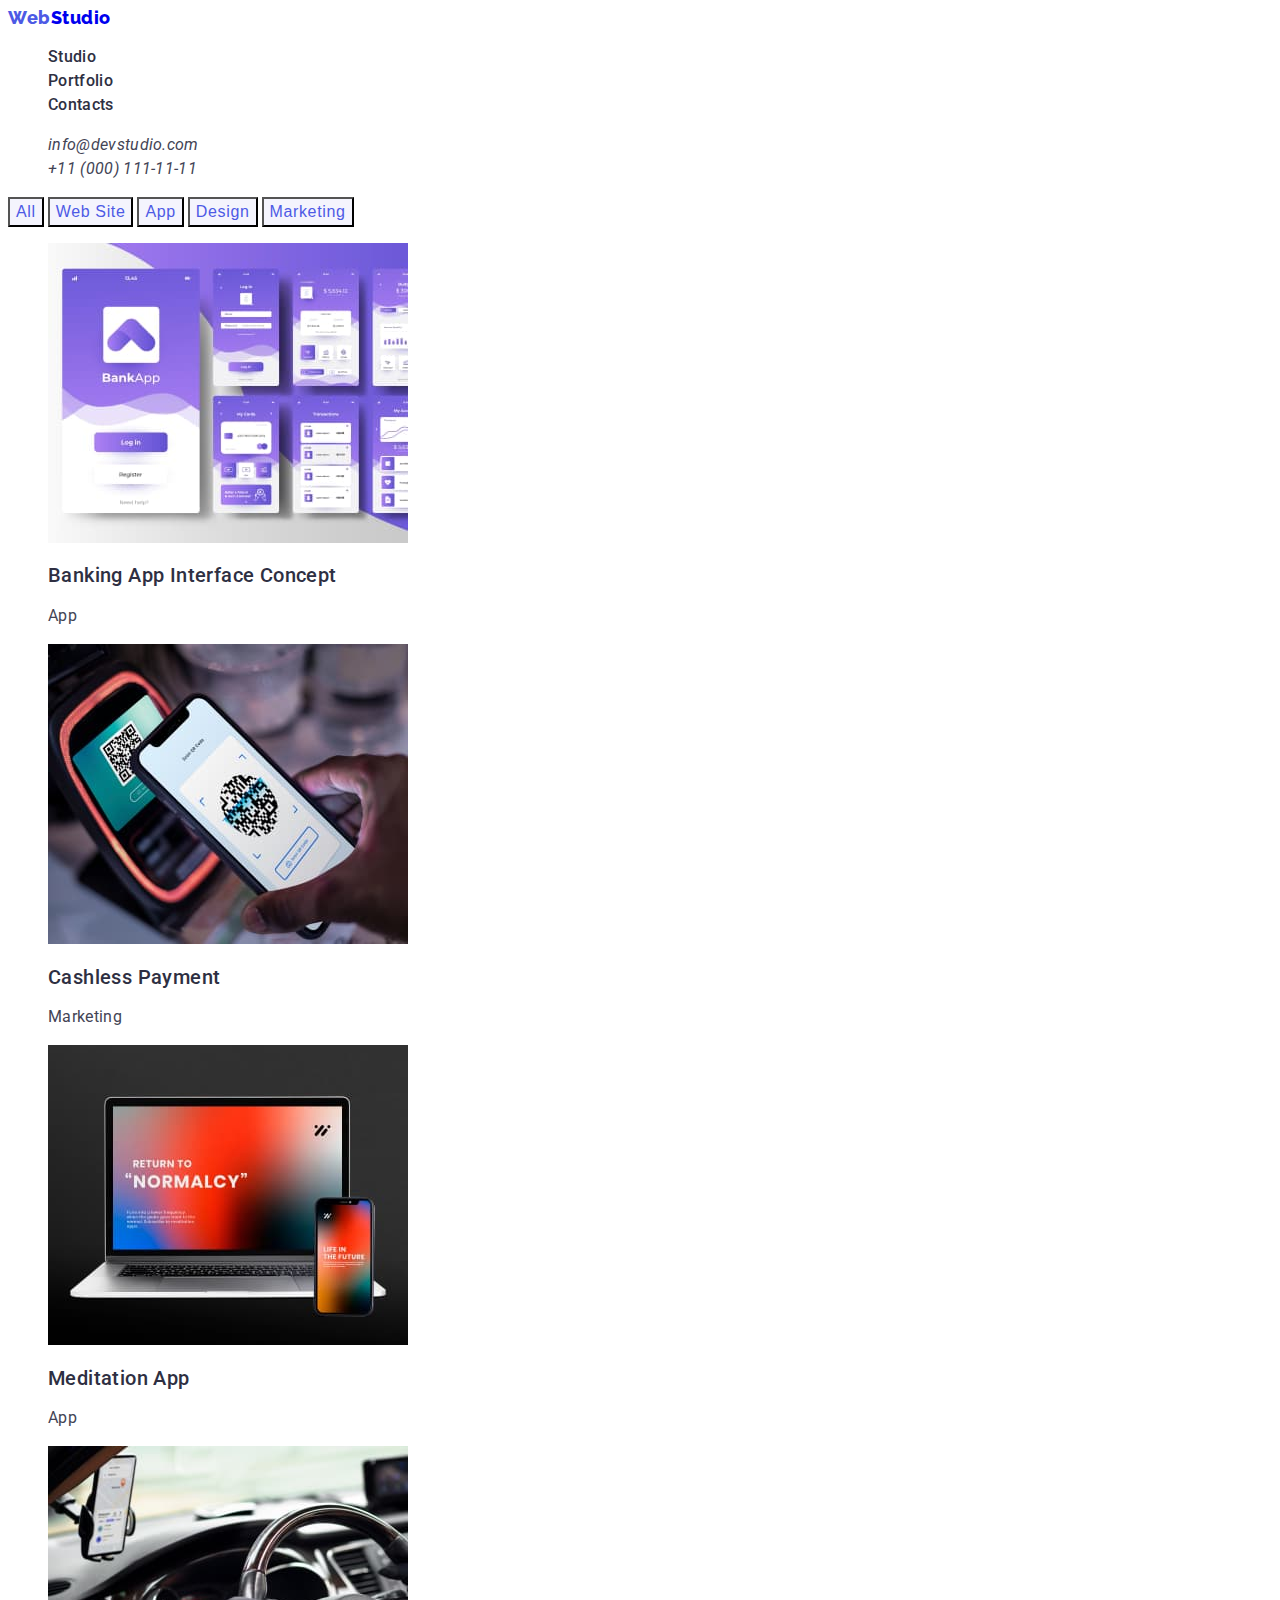
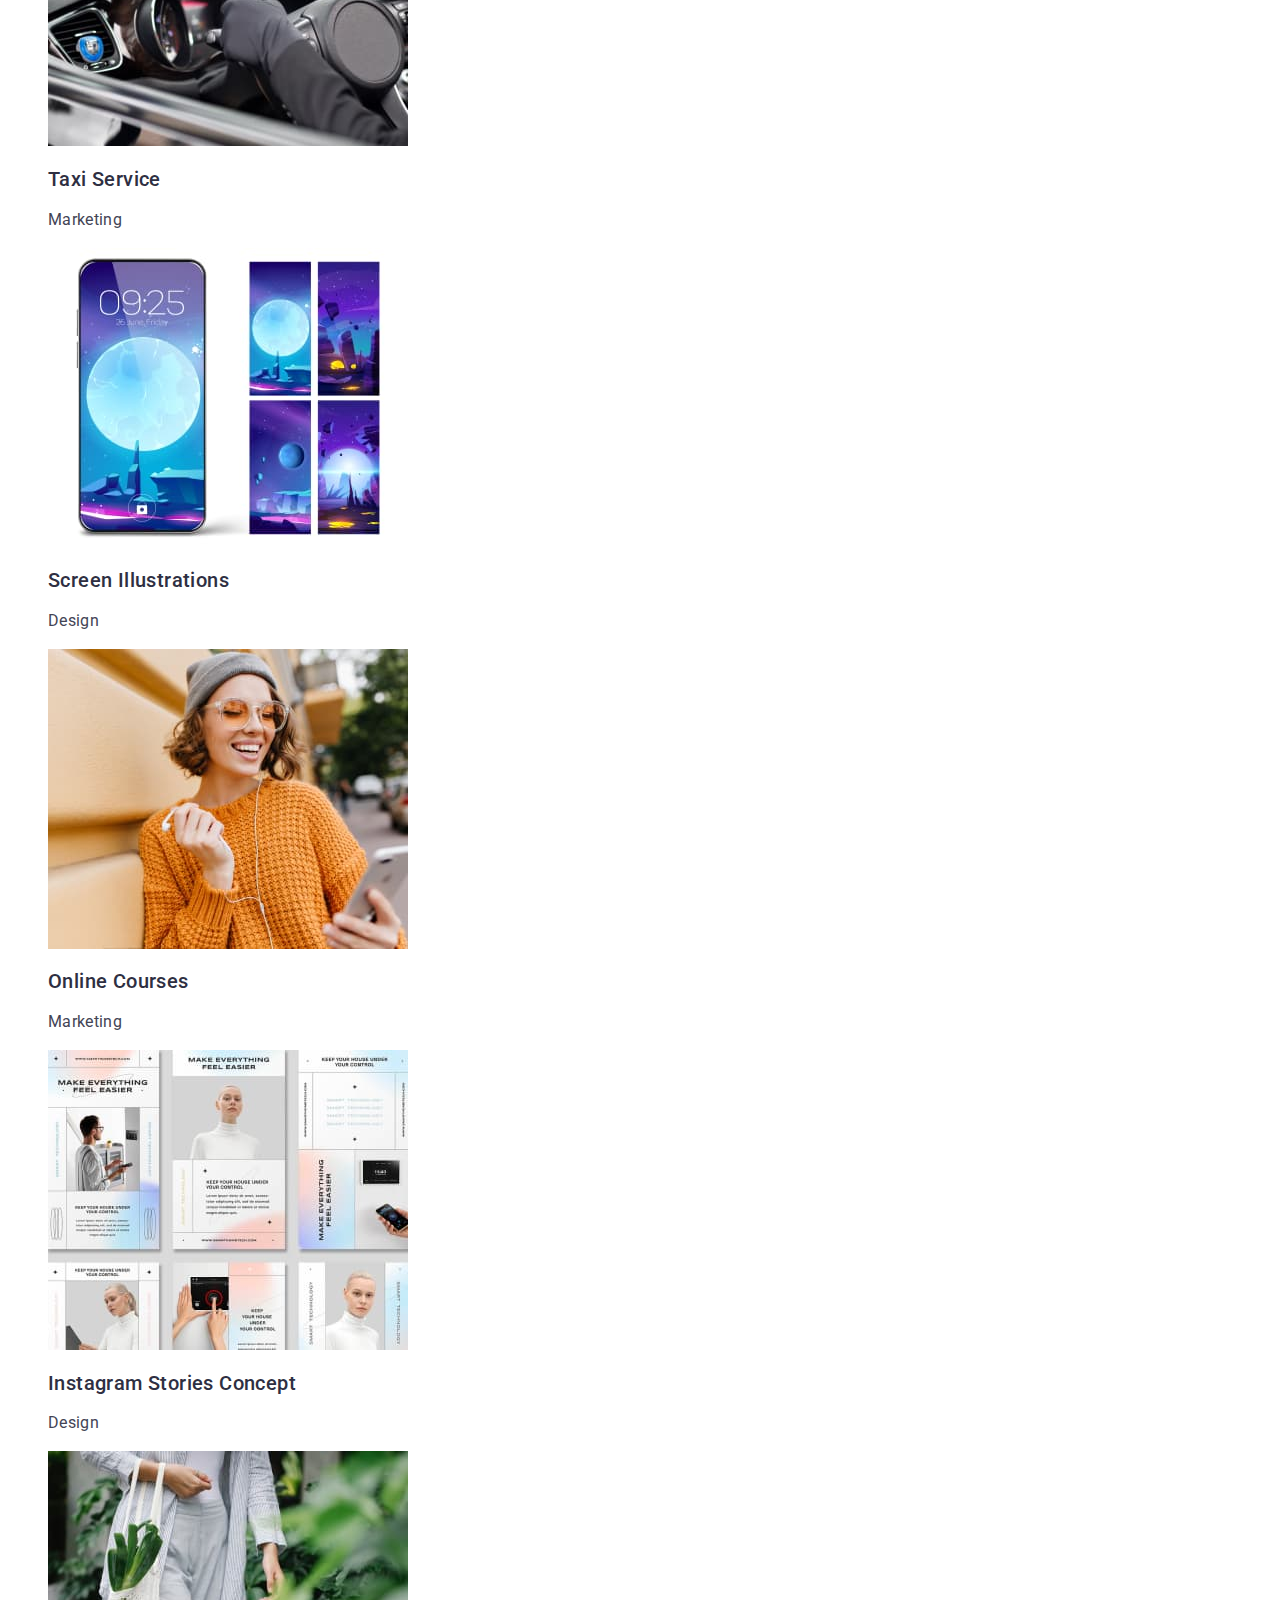
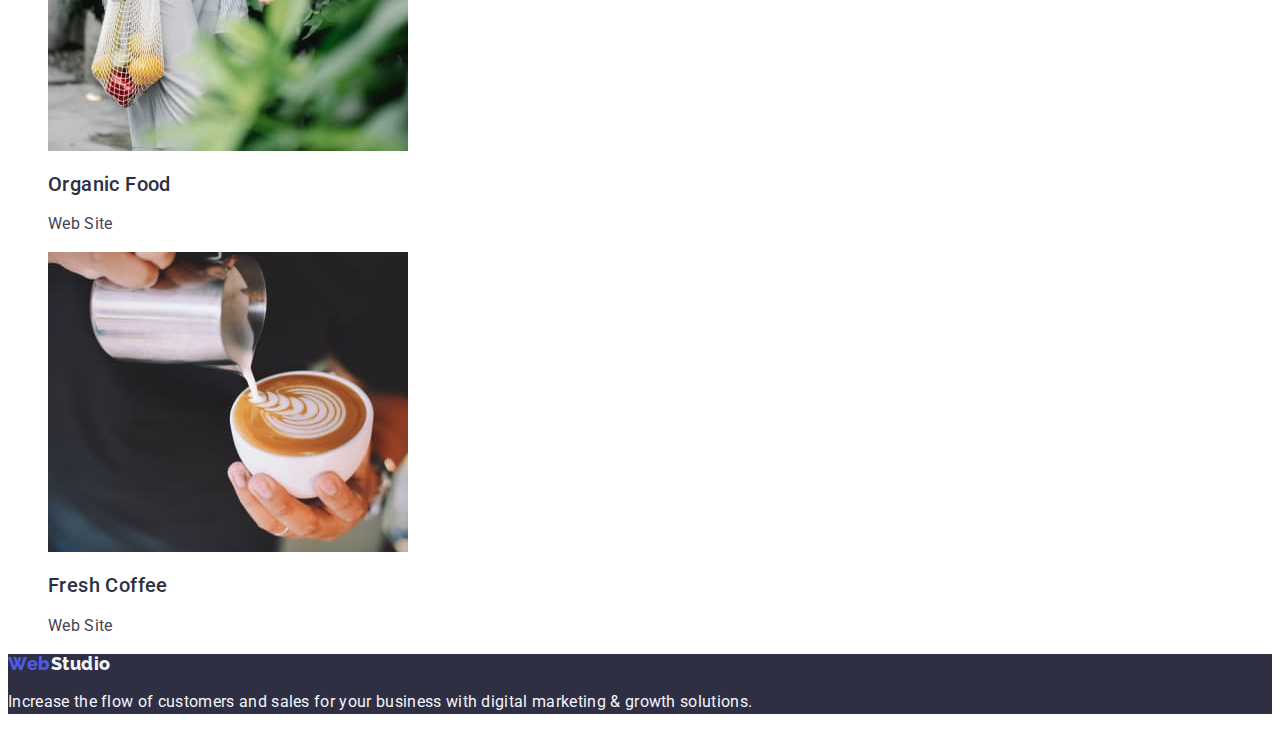
==== portfolio.html @ 7da361ac "Create portfolio.html and css" ====
<!DOCTYPE html>
<html lang="en">
  <head>
    <meta charset="UTF-8" />
    <meta http-equiv="X-UA-Compatible" content="IE=edge" />
    <meta name="viewport" content="width=device-width, initial-scale=1.0" />
    <link rel="preconnect" href="https://fonts.googleapis.com" />
    <link rel="preconnect" href="https://fonts.gstatic.com" crossorigin />
    <link
      href="https://fonts.googleapis.com/css2?family=Raleway:wght@800&family=Roboto:wght@400;500;700;900&display=swap"
      rel="stylesheet"
    />
    <link rel="stylesheet" href="./css/styles.css" />
    <title>Document</title>
  </head>
  <body>
    <header class="main-header">
      <nav class="header-navigation">
        <a class="logotype link" href="./index.html"
          ><span class="left-part-logo">Web</span>Studio
        </a>
        <ul class="menu list">
          <li class="menu-item">
            <a class="menu-link link" href=""> Studio</a>
          </li>
          <li class="menu-item">
            <a class="menu-link link" href="">Portfolio</a>
          </li>
          <li class="menu-item">
            <a class="menu-link link" href="">Contacts</a>
          </li>
        </ul>
      </nav>
      <address>
        <ul class="menu list">
          <li class="menu-item">
            <a class="contacts link" href="mailto:info@devstudio.com"
              >info@devstudio.com</a
            >
          </li>
          <li class="menu-item">
            <a class="contacts link" href="tel:+110001111111"
              >+11 (000) 111-11-11</a
            >
          </li>
        </ul>
      </address>
    </header>
    <main>
      <section>
        <h1 class="hidden-title">Navigation Portfolio</h1>
        <button class="nav-portfolio" type="button">All</button>
        <button class="nav-portfolio" type="button">Web Site</button>
        <button class="nav-portfolio" type="button">App</button>
        <button class="nav-portfolio" type="button">Design</button>
        <button class="nav-portfolio" type="button">Marketing</button>
      </section>
      <section>
        <h1 class="hidden-title">Project Photo</h1>
        <ul class="list">
          <li>
            <img
              src="./images/banking-interface.jpg"
              alt="interface-bank-app"
            />
            <h2 class="suptitle">Banking App Interface Concept</h2>
            <p class="text-item">App</p>
          </li>
          <li>
            <img src="./images/cashless-payment.jpg" alt="mobil-payments" />
            <h2 class="suptitle">Cashless Payment</h2>
            <p class="text-item">Marketing</p>
          </li>
          <li>
            <img src="./images/meditation-app.jpg" alt="phone-and-laptop" />
            <h2 class="suptitle">Meditation App</h2>
            <p class="text-item">App</p>
          </li>
        </ul>
        <ul class="list">
          <li>
            <img src="./images/taxi-service.jpg" alt="car-interior" />
            <h2 class="suptitle">Taxi Service</h2>
            <p class="text-item">Marketing</p>
          </li>
          <li>
            <img
              src="./images/screen-illustrations.jpg"
              alt="screenshot-phone"
            />
            <h2 class="suptitle">Screen Illustrations</h2>
            <p class="text-item">Design</p>
          </li>
          <li>
            <img src="./images/online-courses.jpg" alt="smiling-girl" />
            <h2 class="suptitle">Online Courses</h2>
            <p class="text-item">Marketing</p>
          </li>
        </ul>
        <ul class="list">
          <li>
            <img src="./images/instagram-stories-concept.jpg" alt="" />
            <h2 class="suptitle">Instagram Stories Concept</h2>
            <p class="text-item">Design</p>
          </li>
          <li>
            <img src="./images/organic-food.jpg" alt="" />
            <h2 class="suptitle">Organic Food</h2>
            <p class="text-item">Web Site</p>
          </li>
          <li>
            <img src="./images/fresh-coffee.jpg" alt="" />
            <h2 class="suptitle">Fresh Coffee</h2>
            <p class="text-item">Web Site</p>
          </li>
        </ul>
      </section>
    </main>
    <footer class="footer">
      <a class="logotype left-part-logo link" href="./index.html"
        >Web<span class="right-part-logo">Studio</span></a
      >
      <p class="text-item-footer">
        Increase the flow of customers and sales for your business with digital
        marketing & growth solutions.
      </p>
    </footer>
  </body>
</html>
---- css/styles.css ----
body {
  font-family: "Roboto", sans-serif;
  color: #2e2f42;
}

.list {
  list-style: none;
}

.link {
  text-decoration: none;
}

/* =====HEADER===== */

.logotype {
  font-family: "Raleway", sans-serif;
  font-weight: 800;
  font-size: 18px;
  line-height: 1.16;
  letter-spacing: 0.03em;
}

.left-part-logo {
  color: #4d5ae5;
}

.menu-link {
  font-weight: 500;
  font-size: 16px;
  line-height: 1.5;
  letter-spacing: 0.02em;
  color: #2e2f42;
}

.menu-link:hover,
.menu-link:focus {
  color: #404bbf;
}

.contacts {
  font-weight: 400;
  font-size: 16px;
  line-height: 1.5;
  letter-spacing: 0.02em;
  color: #434455;
}

.contacts:hover,
.contacts:focus {
  color: #404bbf;
}
/* =====/HEADER===== */

/* =====HERO===== */
.main-title {
  font-weight: 700;
  font-size: 56px;
  line-height: 1.07;
  letter-spacing: 0.02em;
  color: #ffffff;
}

.hero {
  background: #2e2f42;
}

.modal-button {
  font-weight: 500;
  font-size: 16px;
  line-height: 1.5;
  letter-spacing: 0.04em;
  background: #4d5ae5;
  color: #ffffff;
}

.modal-button:hover,
.modal-button:focus {
  background: #404bbf;
  cursor: pointer;
}
/* =====/HERO===== */
/* =====MAIN-CONTAINER===== */
.hidden-title {
  display: none;
}
.suptitle {
  font-weight: 500;
  font-size: 20px;
  line-height: 1.2;
  letter-spacing: 0.02em;
}

.text-item {
  font-weight: 400;
  font-size: 16px;
  line-height: 1.5;
  letter-spacing: 0.02em;
  color: #434455;
}

.last-title {
  font-weight: 700;
  font-size: 36px;
  line-height: 1.11;
  letter-spacing: 0.02em;
  text-transform: capitalize;
}
/* =====/MAIN-CONTAINER===== */
/* =====FOOTER===== */
.right-part-logo {
  color: #f4f4fd;
}

.text-item-footer {
  font-weight: 400;
  font-size: 16px;
  line-height: 1.5;
  letter-spacing: 0.02em;
  color: #f4f4fd;
}

.footer {
  background: #2e2f42;
}
/* =====/FOOTER===== */
/* =====PORTFOLIO===== */
.nav-portfolio {
  font-weight: 500;
  font-size: 16px;
  line-height: 1.5;
  letter-spacing: 0.04em;
  color: #4d5ae5;
  background: #f4f4fd;
}

.nav-portfolio:hover,
.nav-portfolio:focus {
  background: #404bbf;
  color: #ffffff;
  cursor: pointer;
}
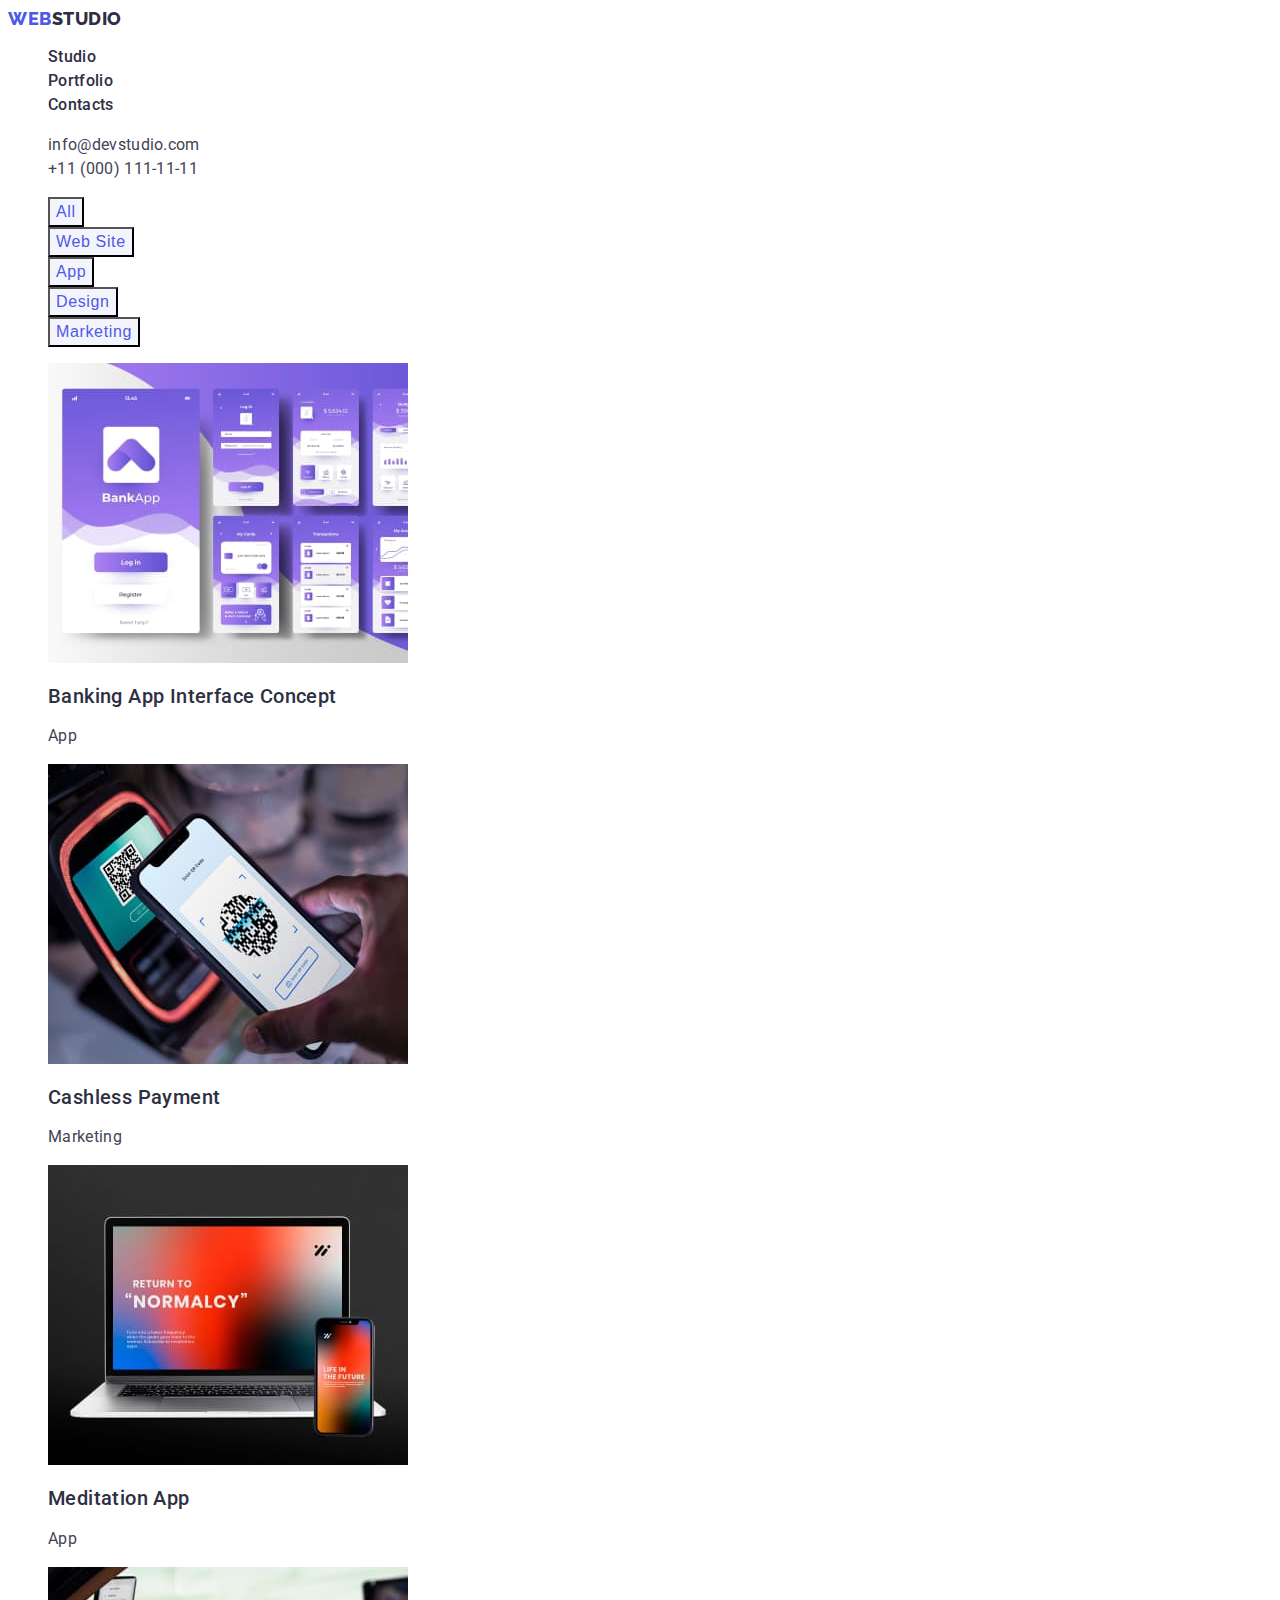
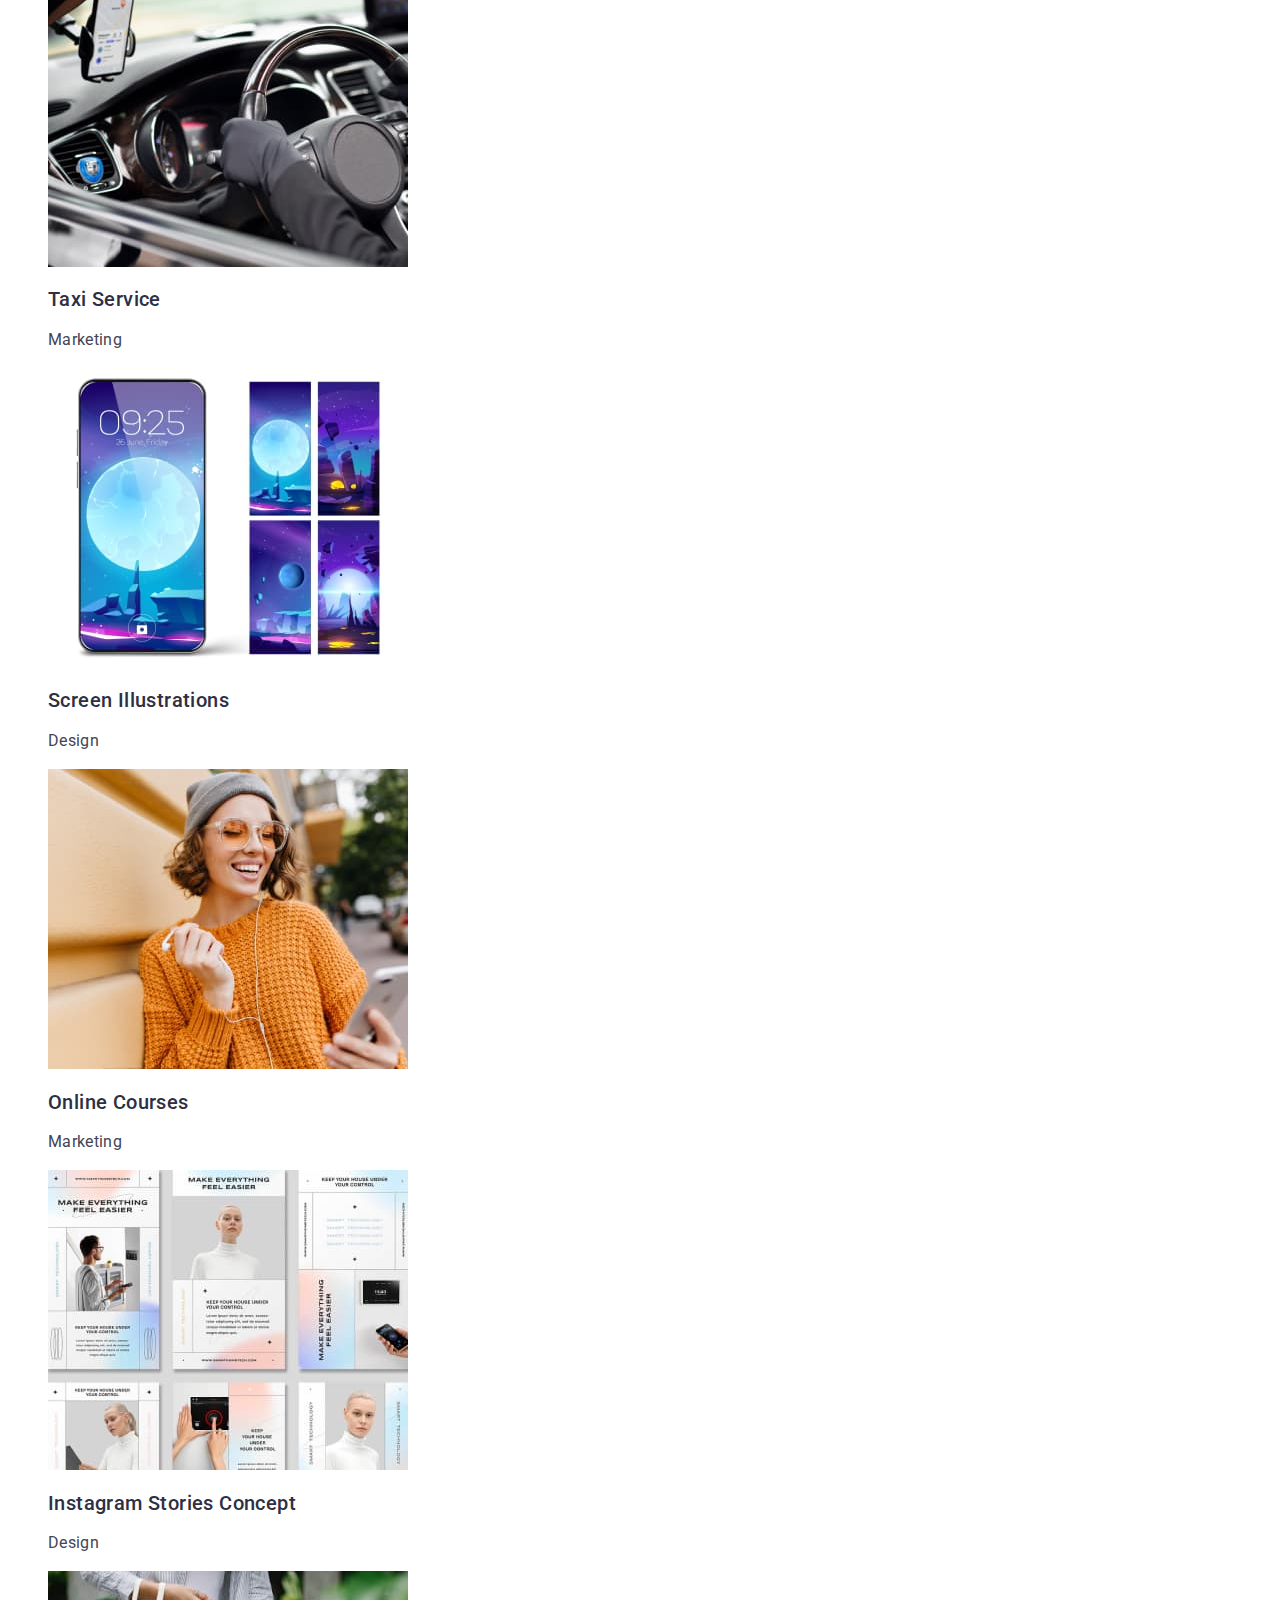
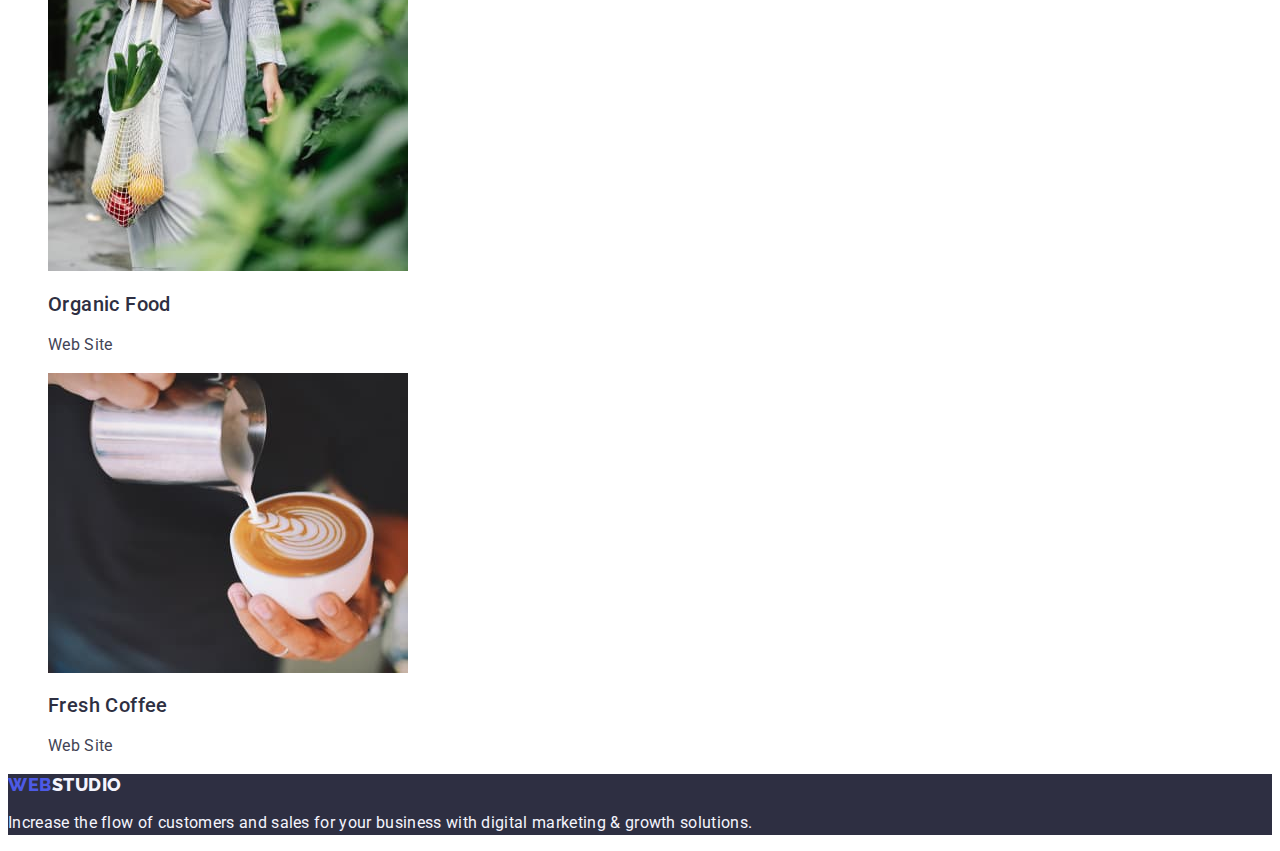
==== commit 647ebbd4: "Upgrade css and html" ====
--- a/portfolio.html
+++ b/portfolio.html
@@ -17,21 +17,21 @@
     <header class="main-header">
       <nav class="header-navigation">
         <a class="logotype link" href="./index.html"
-          ><span class="left-part-logo">Web</span>Studio
-        </a>
+          >Web<span class="right-part-logo">Studio</span></a
+        >
         <ul class="menu list">
           <li class="menu-item">
-            <a class="menu-link link" href=""> Studio</a>
+            <a class="menu-link link" href="./index.html"> Studio</a>
           </li>
           <li class="menu-item">
-            <a class="menu-link link" href="">Portfolio</a>
+            <a class="menu-link link" href="./portfolio.html">Portfolio</a>
           </li>
           <li class="menu-item">
             <a class="menu-link link" href="">Contacts</a>
           </li>
         </ul>
       </nav>
-      <address>
+      <address class="menu-contacts">
         <ul class="menu list">
           <li class="menu-item">
             <a class="contacts link" href="mailto:info@devstudio.com"
@@ -49,76 +49,105 @@
     <main>
       <section>
         <h1 class="hidden-title">Navigation Portfolio</h1>
-        <button class="nav-portfolio" type="button">All</button>
-        <button class="nav-portfolio" type="button">Web Site</button>
-        <button class="nav-portfolio" type="button">App</button>
-        <button class="nav-portfolio" type="button">Design</button>
-        <button class="nav-portfolio" type="button">Marketing</button>
-      </section>
-      <section>
+        <ul class="list">
+          <li>
+            <button class="btn-portfolio" type="button">All</button>
+          </li>
+          <li>
+            <button class="btn-portfolio" type="button">Web Site</button>
+          </li>
+          <li>
+            <button class="btn-portfolio" type="button">App</button>
+          </li>
+          <li>
+            <button class="btn-portfolio" type="button">Design</button>
+          </li>
+          <li>
+            <button class="btn-portfolio" type="button">Marketing</button>
+          </li>
+        </ul>
+
         <h1 class="hidden-title">Project Photo</h1>
         <ul class="list">
           <li>
-            <img
-              src="./images/banking-interface.jpg"
-              alt="interface-bank-app"
-            />
-            <h2 class="suptitle">Banking App Interface Concept</h2>
+            <a class="link" href="#">
+              <img
+                src="./images/banking-interface.jpg"
+                alt="interface-bank-app"
+            /></a>
+            <h2 class="suptitle-portfolio">Banking App Interface Concept</h2>
             <p class="text-item">App</p>
           </li>
           <li>
-            <img src="./images/cashless-payment.jpg" alt="mobil-payments" />
-            <h2 class="suptitle">Cashless Payment</h2>
+            <a class="link" href="#"
+              ><img src="./images/cashless-payment.jpg" alt="mobil-payments" />
+            </a>
+            <h2 class="suptitle-portfolio">Cashless Payment</h2>
             <p class="text-item">Marketing</p>
           </li>
           <li>
-            <img src="./images/meditation-app.jpg" alt="phone-and-laptop" />
-            <h2 class="suptitle">Meditation App</h2>
+            <a class="link" href=""
+              ><img src="./images/meditation-app.jpg" alt="phone-and-laptop" />
+            </a>
+            <h2 class="suptitle-portfolio">Meditation App</h2>
             <p class="text-item">App</p>
           </li>
-        </ul>
-        <ul class="list">
           <li>
-            <img src="./images/taxi-service.jpg" alt="car-interior" />
-            <h2 class="suptitle">Taxi Service</h2>
+            <a class="link" href=""
+              ><img src="./images/taxi-service.jpg" alt="car-interior" />
+            </a>
+            <h2 class="suptitle-portfolio">Taxi Service</h2>
             <p class="text-item">Marketing</p>
           </li>
           <li>
-            <img
-              src="./images/screen-illustrations.jpg"
-              alt="screenshot-phone"
-            />
-            <h2 class="suptitle">Screen Illustrations</h2>
+            <a class="link" href=""
+              ><img
+                src="./images/screen-illustrations.jpg"
+                alt="screenshot-phone"
+              />
+            </a>
+            <h2 class="suptitle-portfolio">Screen Illustrations</h2>
             <p class="text-item">Design</p>
           </li>
           <li>
-            <img src="./images/online-courses.jpg" alt="smiling-girl" />
-            <h2 class="suptitle">Online Courses</h2>
+            <a class="link" href=""
+              ><img src="./images/online-courses.jpg" alt="smiling-girl" />
+            </a>
+            <h2 class="suptitle-portfolio">Online Courses</h2>
             <p class="text-item">Marketing</p>
           </li>
-        </ul>
-        <ul class="list">
           <li>
-            <img src="./images/instagram-stories-concept.jpg" alt="" />
-            <h2 class="suptitle">Instagram Stories Concept</h2>
+            <a class="link" href=""
+              ><img
+                src="./images/instagram-stories-concept.jpg"
+                alt="template-stories"
+              />
+            </a>
+            <h2 class="suptitle-portfolio">Instagram Stories Concept</h2>
             <p class="text-item">Design</p>
           </li>
           <li>
-            <img src="./images/organic-food.jpg" alt="" />
-            <h2 class="suptitle">Organic Food</h2>
+            <a class="link" href=""
+              ><img
+                src="./images/organic-food.jpg"
+                alt="women-with-organic-food"
+            /></a>
+            <h2 class="suptitle-portfolio">Organic Food</h2>
             <p class="text-item">Web Site</p>
           </li>
           <li>
-            <img src="./images/fresh-coffee.jpg" alt="" />
-            <h2 class="suptitle">Fresh Coffee</h2>
+            <a class="link" href="">
+              <img src="./images/fresh-coffee.jpg" alt="coffee"
+            /></a>
+            <h2 class="suptitle-portfolio">Fresh Coffee</h2>
             <p class="text-item">Web Site</p>
           </li>
         </ul>
       </section>
     </main>
     <footer class="footer">
-      <a class="logotype left-part-logo link" href="./index.html"
-        >Web<span class="right-part-logo">Studio</span></a
+      <a class="logotype link" href="./index.html"
+        >Web<span class="right-part-logo-footer">Studio</span></a
       >
       <p class="text-item-footer">
         Increase the flow of customers and sales for your business with digital
--- a/css/styles.css
+++ b/css/styles.css
@@ -1,6 +1,18 @@
+:root {
+  --background-color: #ffffff;
+  --logo-color: #4d5ae5;
+  --main-title-color: #2e2f42;
+  --main-paragraf-color: #434455;
+  --right-part-logo-header: #2e2f42;
+  --right-part-logo-footer: #f4f4fd;
+  --portfolio-btn-text: #4d5ae5;
+  --portfolio-btn-background: #f4f4fd;
+}
+
 body {
   font-family: "Roboto", sans-serif;
-  color: #2e2f42;
+  color: #434455;
+  background-color: var(--background-color);
 }
 
 .list {
@@ -17,12 +29,14 @@
   font-family: "Raleway", sans-serif;
   font-weight: 800;
   font-size: 18px;
-  line-height: 1.16;
+  line-height: 1.17;
   letter-spacing: 0.03em;
+  text-transform: uppercase;
+  color: var(--logo-color);
 }
 
-.left-part-logo {
-  color: #4d5ae5;
+.right-part-logo {
+  color: var(--right-part-logo-header);
 }
 
 .menu-link {
@@ -36,6 +50,10 @@
 .menu-link:hover,
 .menu-link:focus {
   color: #404bbf;
+}
+
+.menu-contacts {
+  font-style: normal;
 }
 
 .contacts {
@@ -57,6 +75,7 @@
   font-weight: 700;
   font-size: 56px;
   line-height: 1.07;
+  text-align: center;
   letter-spacing: 0.02em;
   color: #ffffff;
 }
@@ -66,6 +85,7 @@
 }
 
 .modal-button {
+  font-family: "Roboto", sans-serif;
   font-weight: 500;
   font-size: 16px;
   line-height: 1.5;
@@ -96,20 +116,30 @@
   font-size: 16px;
   line-height: 1.5;
   letter-spacing: 0.02em;
-  color: #434455;
+  color: var(--main-paragraf-color);
 }
 
 .last-title {
   font-weight: 700;
   font-size: 36px;
-  line-height: 1.11;
+  line-height: 40px;
+  text-align: center;
   letter-spacing: 0.02em;
   text-transform: capitalize;
+  color: #2e2f42;
+}
+
+.members-company {
+  background-color: #f4f4fd;
+}
+
+.list-company-members {
+  background-color: #ffffff;
 }
 /* =====/MAIN-CONTAINER===== */
 /* =====FOOTER===== */
-.right-part-logo {
-  color: #f4f4fd;
+.right-part-logo-footer {
+  color: var(--right-part-logo-footer);
 }
 
 .text-item-footer {
@@ -125,18 +155,30 @@
 }
 /* =====/FOOTER===== */
 /* =====PORTFOLIO===== */
-.nav-portfolio {
+.btn-portfolio {
+  font-style: normal;
   font-weight: 500;
   font-size: 16px;
   line-height: 1.5;
+  display: flex;
+  align-items: center;
+  text-align: center;
   letter-spacing: 0.04em;
-  color: #4d5ae5;
-  background: #f4f4fd;
+  color: var(--portfolio-btn-text);
+  background-color: var(--portfolio-btn-background);
 }
 
-.nav-portfolio:hover,
-.nav-portfolio:focus {
-  background: #404bbf;
+.btn-portfolio:hover,
+.btn-portfolio:focus {
   color: #ffffff;
+  background-color: #404bbf;
   cursor: pointer;
 }
+
+.suptitle-portfolio {
+  font-weight: 500;
+  font-size: 20px;
+  line-height: 24px;
+  letter-spacing: 0.02em;
+  color: var(--main-title-color);
+}
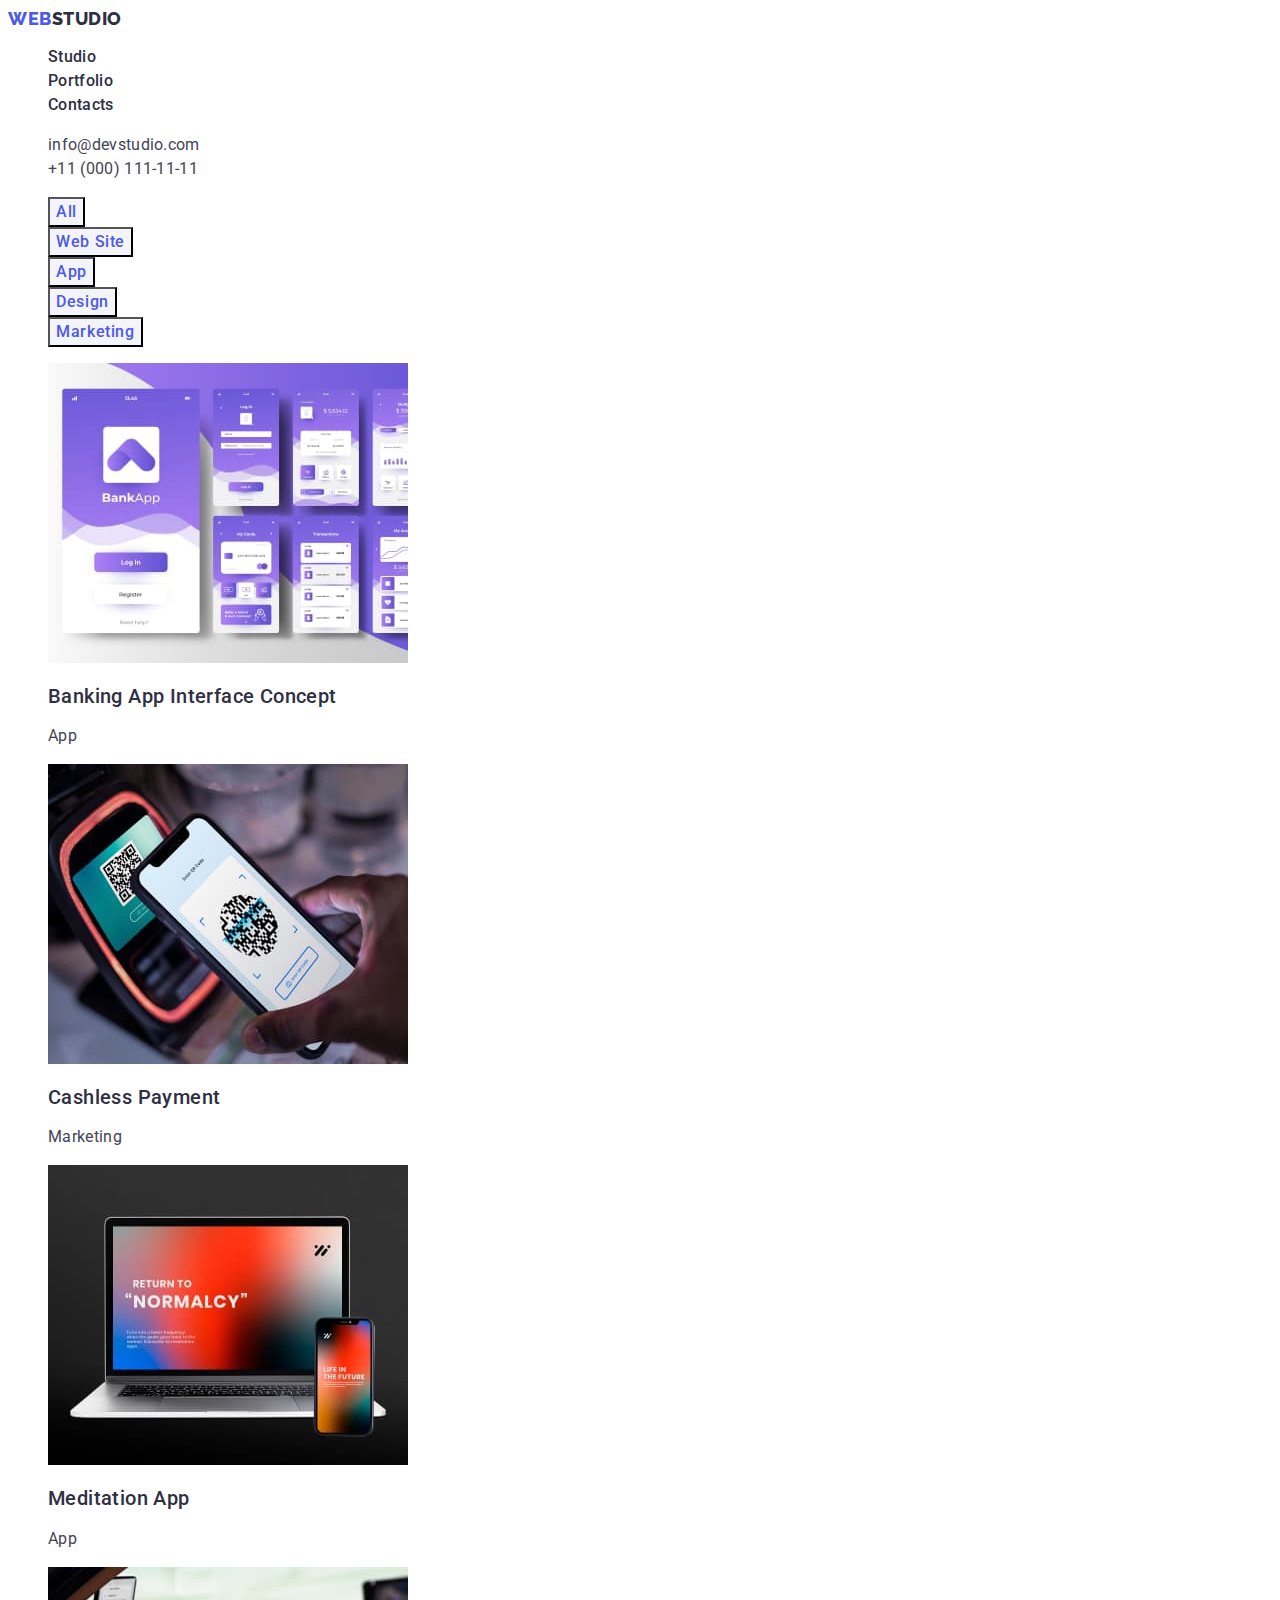
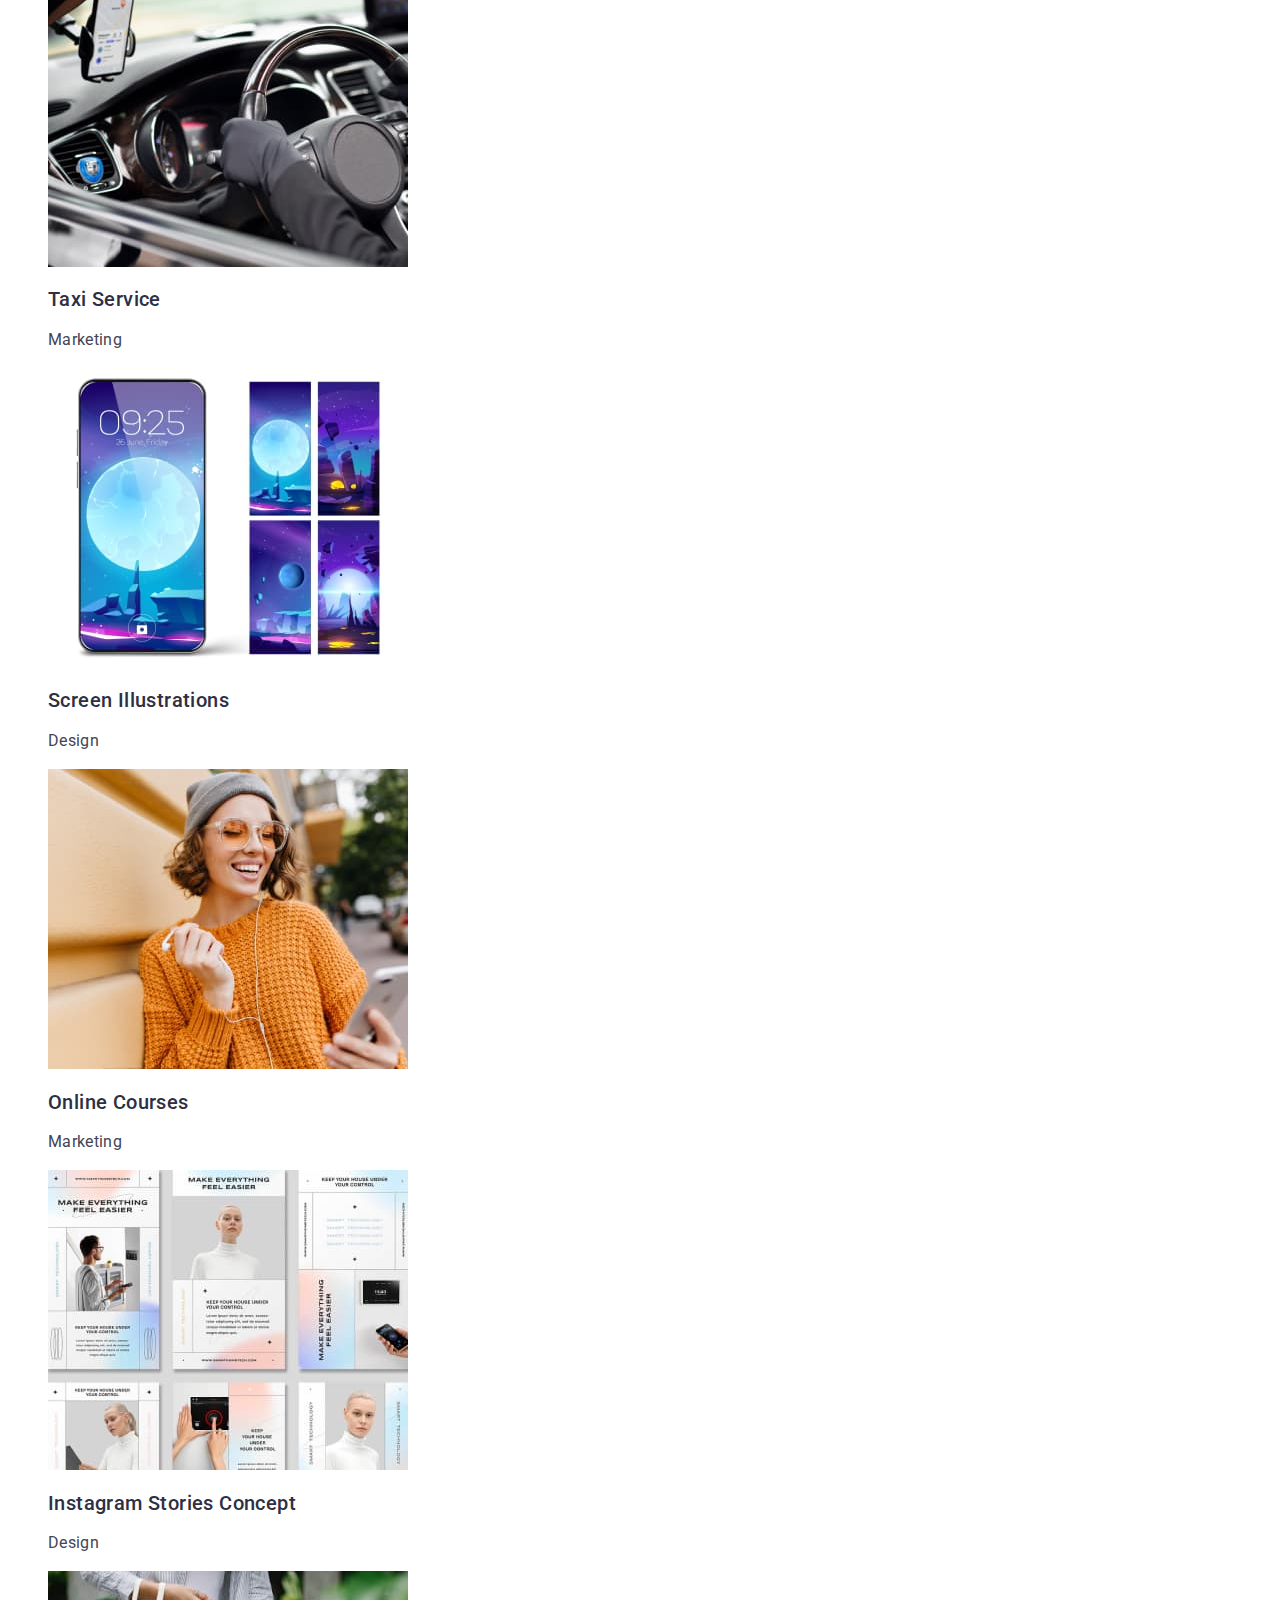
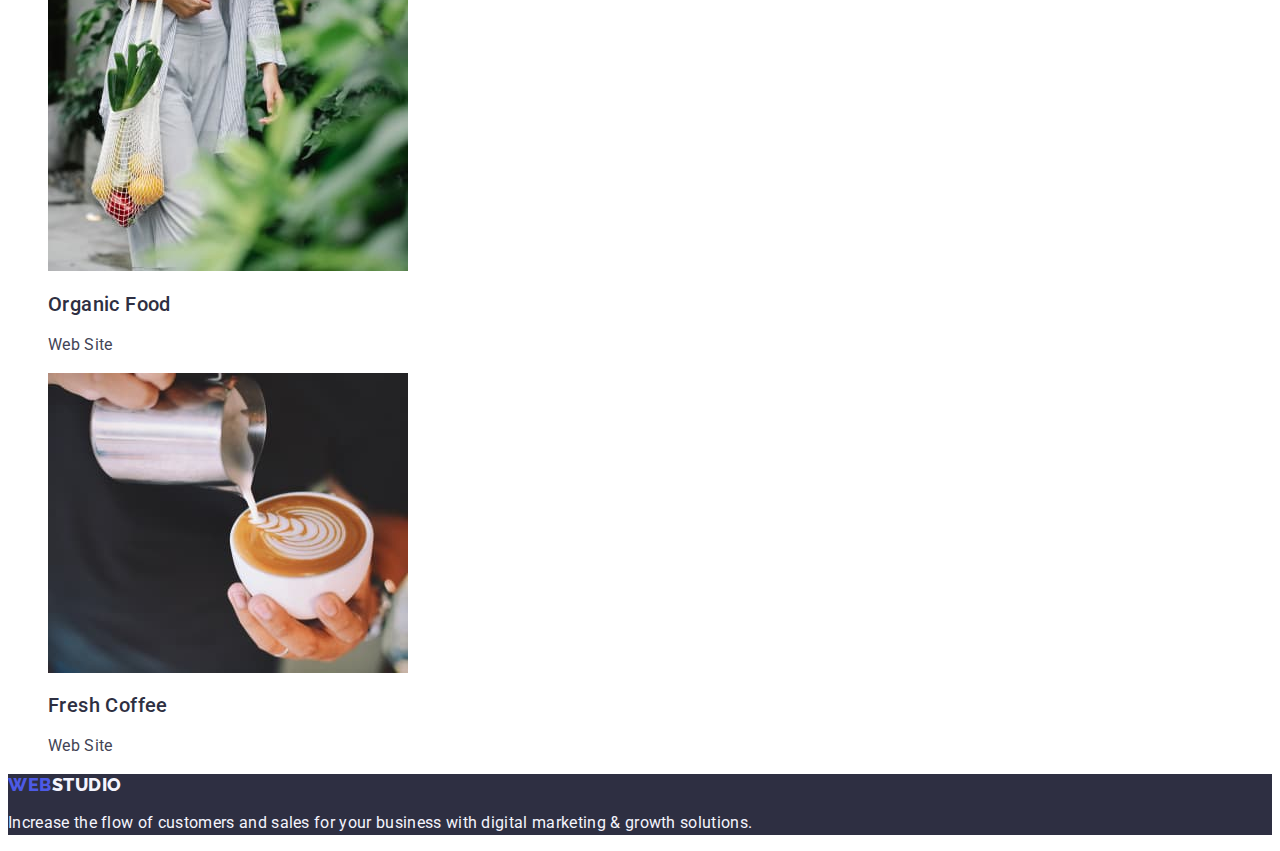
==== commit a4074ff8: "Upgrade css and html" ====
--- a/portfolio.html
+++ b/portfolio.html
@@ -67,7 +67,6 @@
           </li>
         </ul>
 
-        <h1 class="hidden-title">Project Photo</h1>
         <ul class="list">
           <li>
             <a class="link" href="#">
--- a/css/styles.css
+++ b/css/styles.css
@@ -102,7 +102,9 @@
 /* =====/HERO===== */
 /* =====MAIN-CONTAINER===== */
 .hidden-title {
+  line-height: 1.2;
   display: none;
+  color: var(--main-title-color);
 }
 .suptitle {
   font-weight: 500;
@@ -122,11 +124,11 @@
 .last-title {
   font-weight: 700;
   font-size: 36px;
-  line-height: 40px;
+  line-height: 1.11;
   text-align: center;
   letter-spacing: 0.02em;
   text-transform: capitalize;
-  color: #2e2f42;
+  color: var(--main-title-color);
 }
 
 .members-company {
@@ -156,6 +158,7 @@
 /* =====/FOOTER===== */
 /* =====PORTFOLIO===== */
 .btn-portfolio {
+  font-family: "Roboto", sans-serif;
   font-style: normal;
   font-weight: 500;
   font-size: 16px;
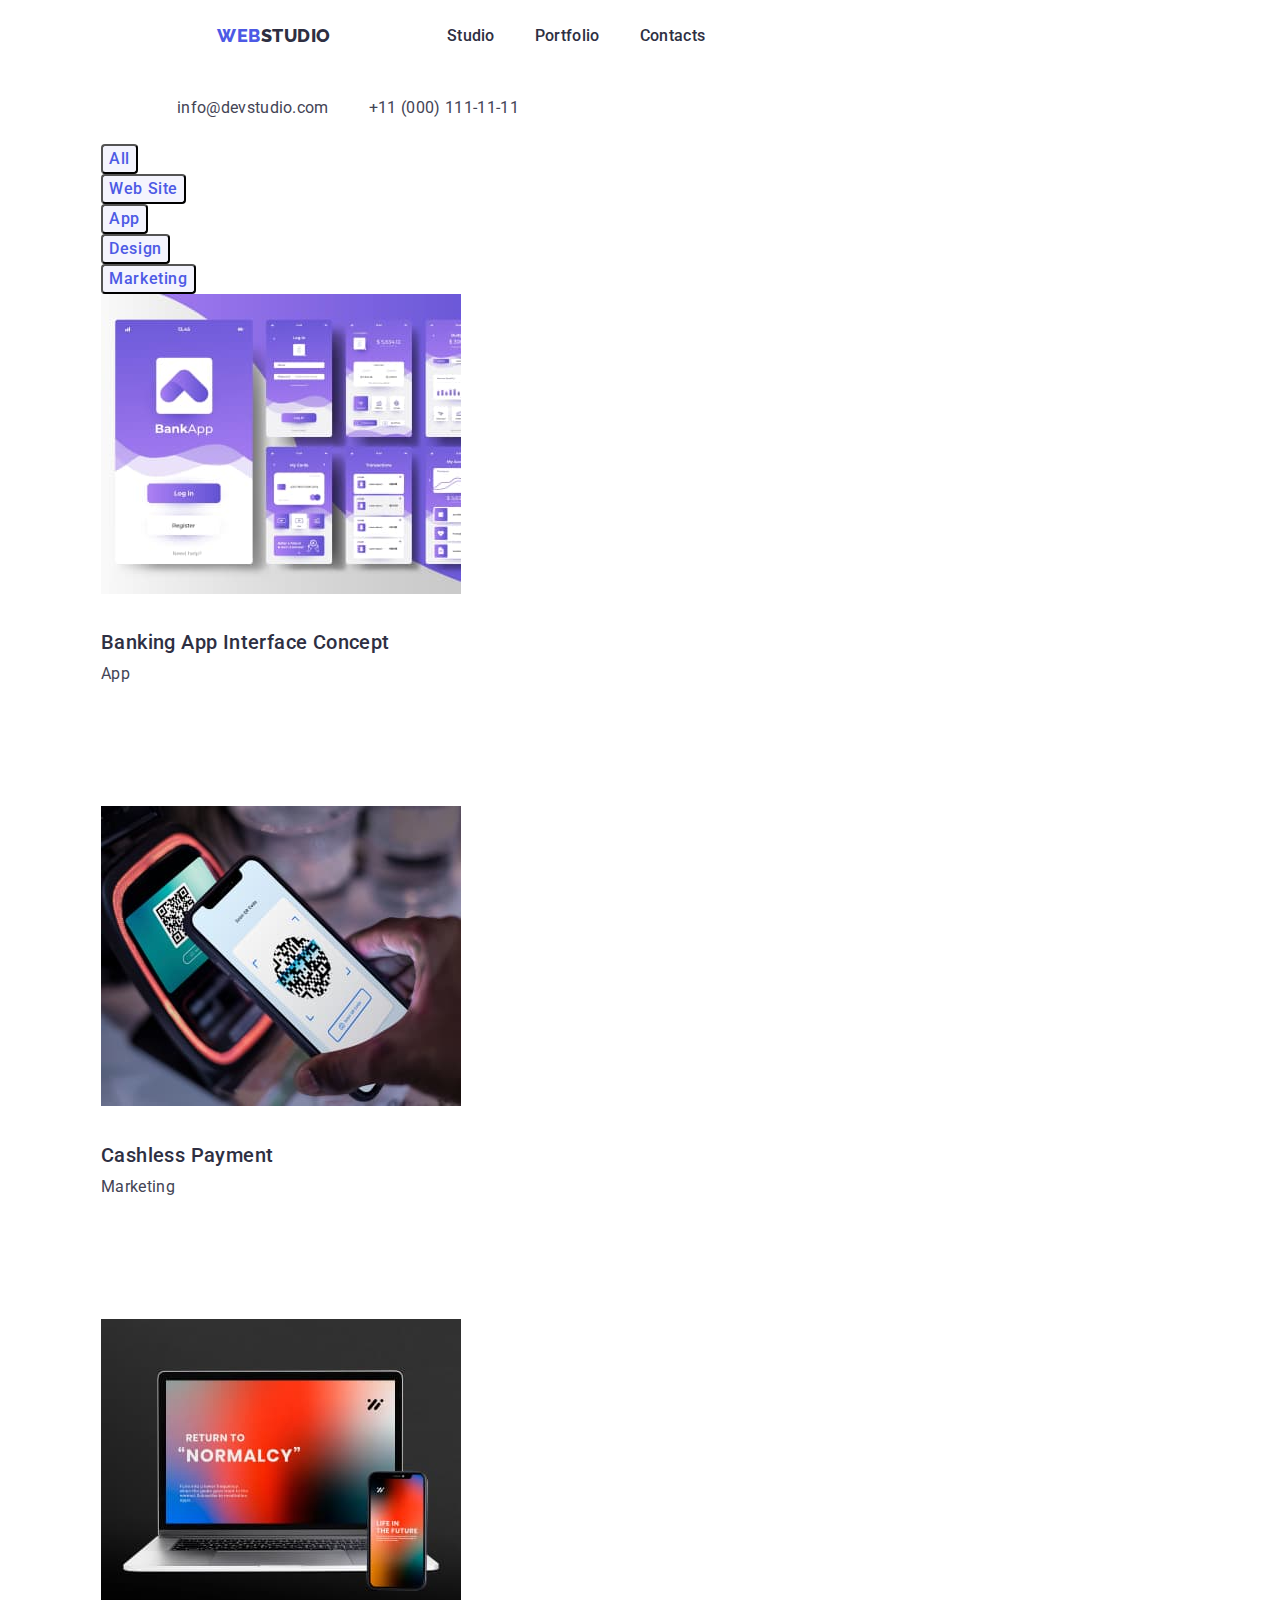
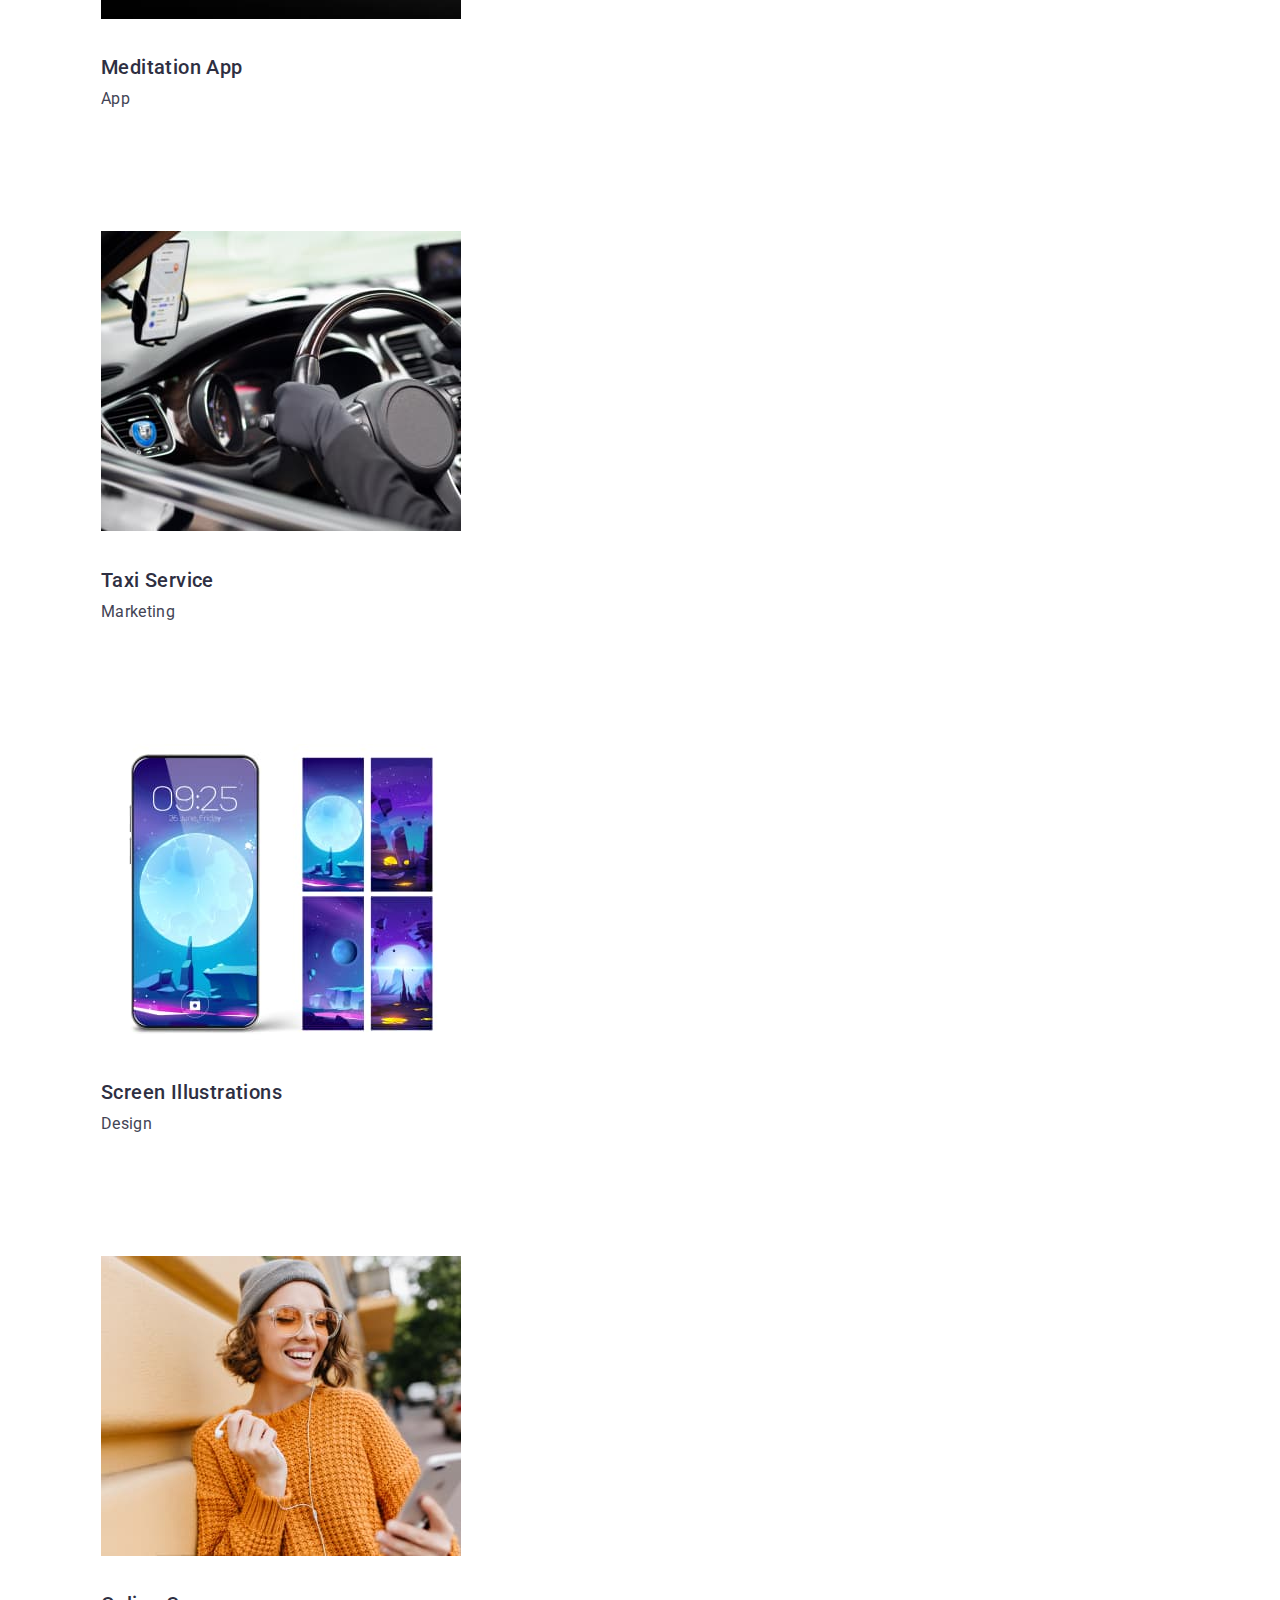
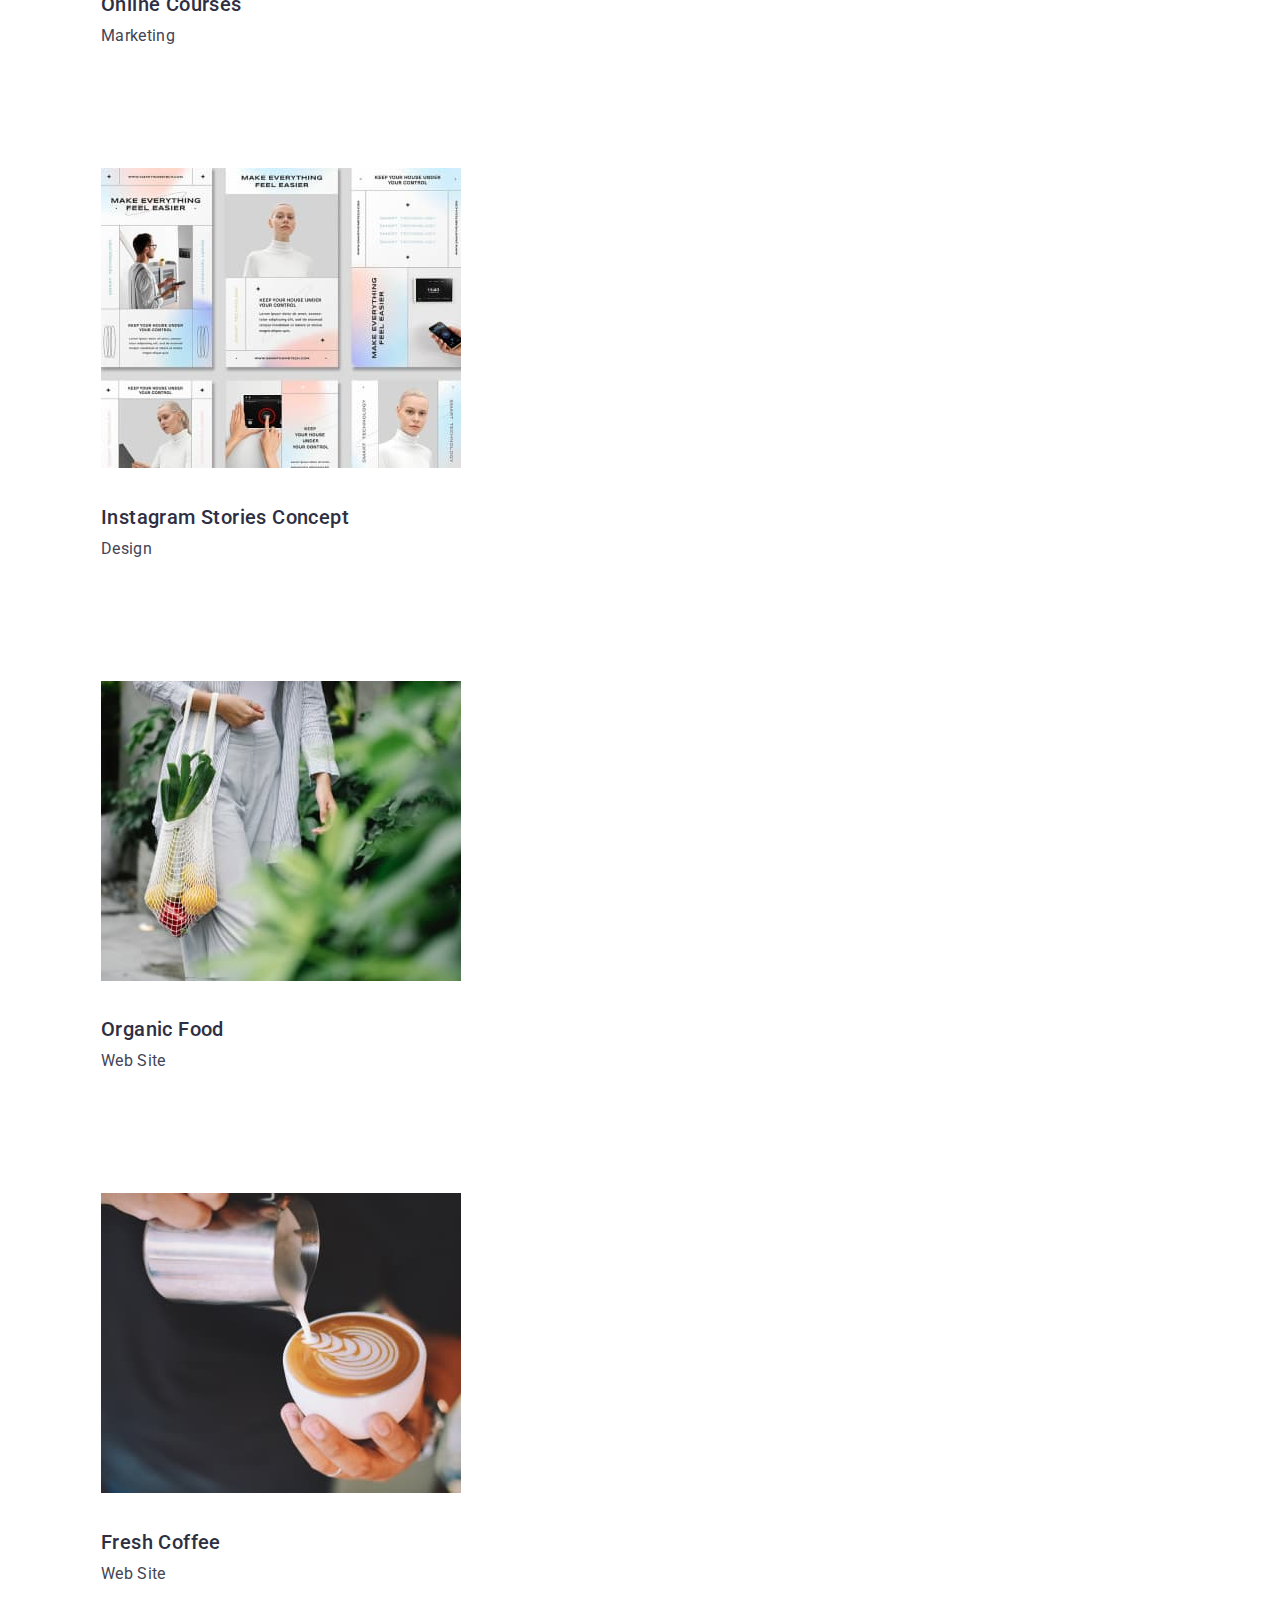
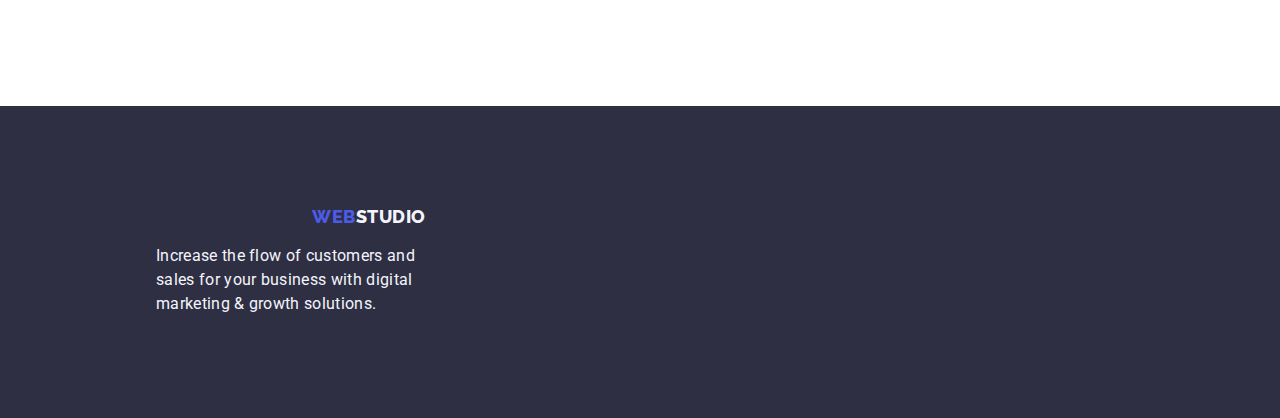
==== commit cd521590: "flex-box" ====
--- a/portfolio.html
+++ b/portfolio.html
@@ -10,148 +10,160 @@
       href="https://fonts.googleapis.com/css2?family=Raleway:wght@800&family=Roboto:wght@400;500;700;900&display=swap"
       rel="stylesheet"
     />
+    <link
+      rel="stylesheet"
+      href="https://cdnjs.cloudflare.com/ajax/libs/modern-normalize/1.1.0/modern-normalize.min.css"
+    />
     <link rel="stylesheet" href="./css/styles.css" />
     <title>Document</title>
   </head>
   <body>
     <header class="main-header">
-      <nav class="header-navigation">
-        <a class="logotype link" href="./index.html"
-          >Web<span class="right-part-logo">Studio</span></a
-        >
-        <ul class="menu list">
-          <li class="menu-item">
-            <a class="menu-link link" href="./index.html"> Studio</a>
-          </li>
-          <li class="menu-item">
-            <a class="menu-link link" href="./portfolio.html">Portfolio</a>
-          </li>
-          <li class="menu-item">
-            <a class="menu-link link" href="">Contacts</a>
-          </li>
-        </ul>
-      </nav>
-      <address class="menu-contacts">
-        <ul class="menu list">
-          <li class="menu-item">
-            <a class="contacts link" href="mailto:info@devstudio.com"
-              >info@devstudio.com</a
-            >
-          </li>
-          <li class="menu-item">
-            <a class="contacts link" href="tel:+110001111111"
-              >+11 (000) 111-11-11</a
-            >
-          </li>
-        </ul>
-      </address>
+      <div class="container">
+        <nav class="header-navigation">
+          <a class="logotype link" href="./index.html"
+            >Web<span class="right-part-logo">Studio</span></a
+          >
+          <ul class="menu list">
+            <li class="menu-item">
+              <a class="menu-link link" href="./index.html"> Studio</a>
+            </li>
+            <li class="menu-item">
+              <a class="menu-link link" href="./portfolio.html">Portfolio</a>
+            </li>
+            <li class="menu-item">
+              <a class="menu-link link" href="">Contacts</a>
+            </li>
+          </ul>
+        </nav>
+
+        <address class="menu-contacts">
+          <ul class="menu list">
+            <li class="menu-item">
+              <a class="contacts link" href="mailto:info@devstudio.com">info@devstudio.com</a>
+            </li>
+            <li class="menu-item">
+              <a class="contacts link" href="tel:+110001111111">+11 (000) 111-11-11</a>
+            </li>
+          </ul>
+        </address>
+      </div>
     </header>
+
     <main>
       <section>
-        <h1 class="hidden-title">Navigation Portfolio</h1>
-        <ul class="list">
-          <li>
-            <button class="btn-portfolio" type="button">All</button>
-          </li>
-          <li>
-            <button class="btn-portfolio" type="button">Web Site</button>
-          </li>
-          <li>
-            <button class="btn-portfolio" type="button">App</button>
-          </li>
-          <li>
-            <button class="btn-portfolio" type="button">Design</button>
-          </li>
-          <li>
-            <button class="btn-portfolio" type="button">Marketing</button>
-          </li>
-        </ul>
+        <div class="container">
+          <h1 class="hidden-title">Navigation Portfolio</h1>
 
-        <ul class="list">
-          <li>
-            <a class="link" href="#">
-              <img
-                src="./images/banking-interface.jpg"
-                alt="interface-bank-app"
-            /></a>
-            <h2 class="suptitle-portfolio">Banking App Interface Concept</h2>
-            <p class="text-item">App</p>
-          </li>
-          <li>
-            <a class="link" href="#"
-              ><img src="./images/cashless-payment.jpg" alt="mobil-payments" />
-            </a>
-            <h2 class="suptitle-portfolio">Cashless Payment</h2>
-            <p class="text-item">Marketing</p>
-          </li>
-          <li>
-            <a class="link" href=""
-              ><img src="./images/meditation-app.jpg" alt="phone-and-laptop" />
-            </a>
-            <h2 class="suptitle-portfolio">Meditation App</h2>
-            <p class="text-item">App</p>
-          </li>
-          <li>
-            <a class="link" href=""
-              ><img src="./images/taxi-service.jpg" alt="car-interior" />
-            </a>
-            <h2 class="suptitle-portfolio">Taxi Service</h2>
-            <p class="text-item">Marketing</p>
-          </li>
-          <li>
-            <a class="link" href=""
-              ><img
-                src="./images/screen-illustrations.jpg"
-                alt="screenshot-phone"
-              />
-            </a>
-            <h2 class="suptitle-portfolio">Screen Illustrations</h2>
-            <p class="text-item">Design</p>
-          </li>
-          <li>
-            <a class="link" href=""
-              ><img src="./images/online-courses.jpg" alt="smiling-girl" />
-            </a>
-            <h2 class="suptitle-portfolio">Online Courses</h2>
-            <p class="text-item">Marketing</p>
-          </li>
-          <li>
-            <a class="link" href=""
-              ><img
-                src="./images/instagram-stories-concept.jpg"
-                alt="template-stories"
-              />
-            </a>
-            <h2 class="suptitle-portfolio">Instagram Stories Concept</h2>
-            <p class="text-item">Design</p>
-          </li>
-          <li>
-            <a class="link" href=""
-              ><img
-                src="./images/organic-food.jpg"
-                alt="women-with-organic-food"
-            /></a>
-            <h2 class="suptitle-portfolio">Organic Food</h2>
-            <p class="text-item">Web Site</p>
-          </li>
-          <li>
-            <a class="link" href="">
-              <img src="./images/fresh-coffee.jpg" alt="coffee"
-            /></a>
-            <h2 class="suptitle-portfolio">Fresh Coffee</h2>
-            <p class="text-item">Web Site</p>
-          </li>
-        </ul>
+          <ul class="list">
+            <li>
+              <button class="btn-portfolio" type="button">All</button>
+            </li>
+            <li>
+              <button class="btn-portfolio" type="button">Web Site</button>
+            </li>
+            <li>
+              <button class="btn-portfolio" type="button">App</button>
+            </li>
+            <li>
+              <button class="btn-portfolio" type="button">Design</button>
+            </li>
+            <li>
+              <button class="btn-portfolio" type="button">Marketing</button>
+            </li>
+          </ul>
+
+          <ul class="list">
+            <li>
+              <a class="link" href="#">
+                <img class="images" src="./images/banking-interface.jpg" alt="interface-bank-app" />
+                <h2 class="suptitle-portfolio">Banking App Interface Concept</h2>
+                <p class="text-item">App</p>
+              </a>
+            </li>
+            <li>
+              <a class="link" href="#"
+                ><img class="images" src="./images/cashless-payment.jpg" alt="mobil-payments" />
+                <h2 class="suptitle-portfolio">Cashless Payment</h2>
+                <p class="text-item">Marketing</p>
+              </a>
+            </li>
+            <li>
+              <a class="link" href=""
+                ><img class="images" src="./images/meditation-app.jpg" alt="phone-and-laptop" />
+                <h2 class="suptitle-portfolio">Meditation App</h2>
+                <p class="text-item">App</p>
+              </a>
+            </li>
+            <li>
+              <a class="link" href=""
+                ><img class="images" src="./images/taxi-service.jpg" alt="car-interior" />
+                <h2 class="suptitle-portfolio">Taxi Service</h2>
+                <p class="text-item">Marketing</p>
+              </a>
+            </li>
+            <li>
+              <a class="link" href=""
+                ><img
+                  class="images"
+                  src="./images/screen-illustrations.jpg"
+                  alt="screenshot-phone"
+                />
+                <h2 class="suptitle-portfolio">Screen Illustrations</h2>
+                <p class="text-item">Design</p>
+              </a>
+            </li>
+            <li>
+              <a class="link" href=""
+                ><img class="images" src="./images/online-courses.jpg" alt="smiling-girl" />
+                <h2 class="suptitle-portfolio">Online Courses</h2>
+                <p class="text-item">Marketing</p>
+              </a>
+            </li>
+            <li>
+              <a class="link" href=""
+                ><img
+                  class="images"
+                  src="./images/instagram-stories-concept.jpg"
+                  alt="template-stories"
+                />
+                <h2 class="suptitle-portfolio">Instagram Stories Concept</h2>
+                <p class="text-item">Design</p>
+              </a>
+            </li>
+            <li>
+              <a class="link" href=""
+                ><img
+                  class="images"
+                  src="./images/organic-food.jpg"
+                  alt="women-with-organic-food"
+                />
+                <h2 class="suptitle-portfolio">Organic Food</h2>
+                <p class="text-item">Web Site</p>
+              </a>
+            </li>
+            <li>
+              <a class="link" href="">
+                <img class="images" src="./images/fresh-coffee.jpg" alt="coffee" />
+                <h2 class="suptitle-portfolio">Fresh Coffee</h2>
+                <p class="text-item">Web Site</p>
+              </a>
+            </li>
+          </ul>
+        </div>
       </section>
     </main>
+
     <footer class="footer">
-      <a class="logotype link" href="./index.html"
-        >Web<span class="right-part-logo-footer">Studio</span></a
-      >
-      <p class="text-item-footer">
-        Increase the flow of customers and sales for your business with digital
-        marketing & growth solutions.
-      </p>
+      <div class="container">
+        <a class="logotype link" href="./index.html"
+          >Web<span class="right-part-logo-footer">Studio</span></a
+        >
+        <p class="text-item-footer">
+          Increase the flow of customers and sales for your business with digital marketing & growth
+          solutions.
+        </p>
+      </div>
     </footer>
   </body>
 </html>
--- a/css/styles.css
+++ b/css/styles.css
@@ -10,12 +10,21 @@
 }
 
 body {
-  font-family: "Roboto", sans-serif;
+  font-family: 'Roboto', sans-serif;
   color: #434455;
   background-color: var(--background-color);
 }
 
+.container {
+  margin-top: 0;
+  margin-left: auto;
+  margin-right: auto;
+  width: 1158px;
+}
+
 .list {
+  margin-top: 0;
+  margin-bottom: 0;
   list-style: none;
 }
 
@@ -25,8 +34,17 @@
 
 /* =====HEADER===== */
 
+.nav-container {
+  display: flex;
+}
+
+.menu {
+  display: flex;
+}
+
 .logotype {
-  font-family: "Raleway", sans-serif;
+  margin-left: 156px;
+  font-family: 'Raleway', sans-serif;
   font-weight: 800;
   font-size: 18px;
   line-height: 1.17;
@@ -40,6 +58,10 @@
 }
 
 .menu-link {
+  display: block;
+  margin-top: 24px;
+  margin-bottom: 24px;
+
   font-weight: 500;
   font-size: 16px;
   line-height: 1.5;
@@ -52,11 +74,23 @@
   color: #404bbf;
 }
 
+.menu {
+  margin-left: 76px;
+}
+
 .menu-contacts {
   font-style: normal;
 }
 
+.header-navigation {
+  display: flex;
+  align-items: center;
+}
+
 .contacts {
+  display: block;
+  margin-top: 24px;
+  margin-bottom: 24px;
   font-weight: 400;
   font-size: 16px;
   line-height: 1.5;
@@ -68,10 +102,33 @@
 .contacts:focus {
   color: #404bbf;
 }
+
+/*=====ADRESS=====*/
+
+.menu .menu-item + .menu-item {
+  margin-left: 40px;
+}
+
+.menu-links {
+  margin-left: 332px;
+  align-items: center;
+  display: flex;
+}
+
+.menu-links .menu-item + .menu-item {
+  margin-left: 40px;
+}
+
+/*=====/ADRESS===== */
+
 /* =====/HEADER===== */
 
 /* =====HERO===== */
 .main-title {
+  margin-top: 0;
+  width: 496px;
+  margin-bottom: 48px;
+
   font-weight: 700;
   font-size: 56px;
   line-height: 1.07;
@@ -80,12 +137,31 @@
   color: #ffffff;
 }
 
+.section {
+  margin: 120px 0;
+}
+
 .hero {
+  margin-top: 0;
+}
+
+.hero > .container {
+  width: 1440px;
+  height: 600px;
+  margin-top: 0;
+  margin-bottom: 0;
   background: #2e2f42;
+  text-align: center;
+  padding: 188px 472px;
 }
 
 .modal-button {
-  font-family: "Roboto", sans-serif;
+  margin-top: 0;
+  margin-bottom: 0;
+  border-radius: 4px;
+  padding: 16px 32px;
+  min-width: 169px;
+  font-family: 'Roboto', sans-serif;
   font-weight: 500;
   font-size: 16px;
   line-height: 1.5;
@@ -101,19 +177,26 @@
 }
 /* =====/HERO===== */
 /* =====MAIN-CONTAINER===== */
+
 .hidden-title {
+  margin-top: 0;
   line-height: 1.2;
   display: none;
   color: var(--main-title-color);
 }
 .suptitle {
+  margin-top: 0;
+  margin-bottom: 8px;
   font-weight: 500;
   font-size: 20px;
   line-height: 1.2;
   letter-spacing: 0.02em;
+  color: var(--main-title-color);
 }
 
 .text-item {
+  margin-top: 0;
+  margin-bottom: 120px;
   font-weight: 400;
   font-size: 16px;
   line-height: 1.5;
@@ -122,6 +205,8 @@
 }
 
 .last-title {
+  margin-top: 0;
+  margin-bottom: 72px;
   font-weight: 700;
   font-size: 36px;
   line-height: 1.11;
@@ -133,6 +218,10 @@
 
 .members-company {
   background-color: #f4f4fd;
+}
+
+.images {
+  margin-bottom: 32px;
 }
 
 .list-company-members {
@@ -145,6 +234,8 @@
 }
 
 .text-item-footer {
+  margin-top: 17.5px;
+  margin-bottom: 0;
   font-weight: 400;
   font-size: 16px;
   line-height: 1.5;
@@ -152,17 +243,21 @@
   color: #f4f4fd;
 }
 
-.footer {
+.footer > .container {
+  width: 1440px;
+  height: 312px;
+  padding: 100px 1020px 100px 156px;
   background: #2e2f42;
 }
 /* =====/FOOTER===== */
 /* =====PORTFOLIO===== */
 .btn-portfolio {
-  font-family: "Roboto", sans-serif;
+  font-family: 'Roboto', sans-serif;
   font-style: normal;
   font-weight: 500;
   font-size: 16px;
   line-height: 1.5;
+  border-radius: 4px;
   display: flex;
   align-items: center;
   text-align: center;
@@ -178,7 +273,14 @@
   cursor: pointer;
 }
 
+.container-btn-portfolio {
+  margin-top: 96px;
+  margin-bottom: 72px;
+}
+
 .suptitle-portfolio {
+  margin-top: 0;
+  margin-bottom: 8px;
   font-weight: 500;
   font-size: 20px;
   line-height: 24px;
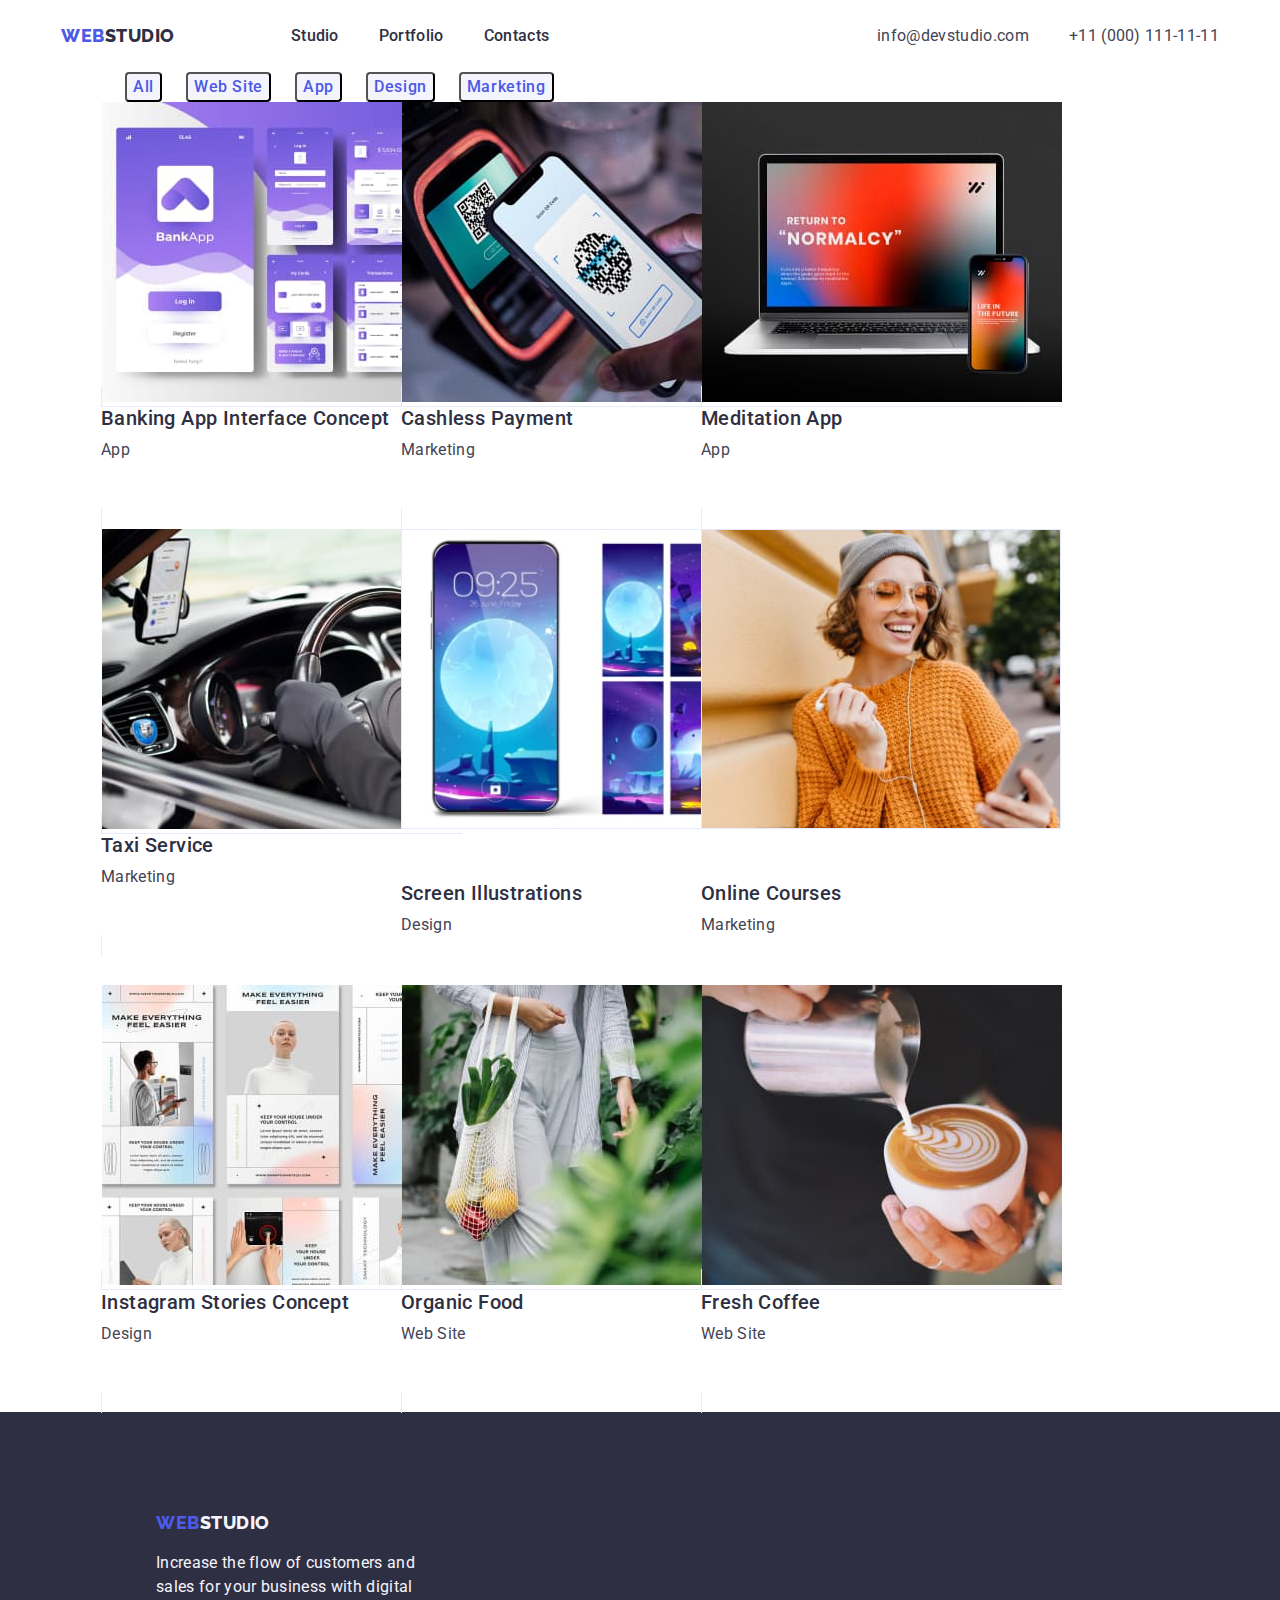
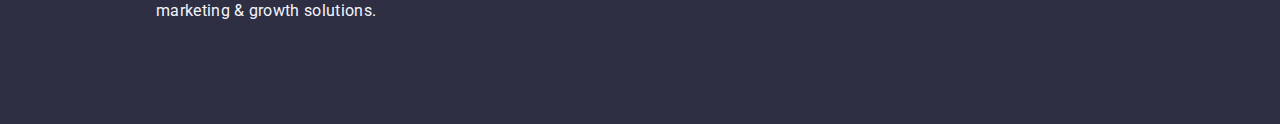
==== commit 62f3e5f3: "Upgrade index.html" ====
--- a/portfolio.html
+++ b/portfolio.html
@@ -19,7 +19,7 @@
   </head>
   <body>
     <header class="main-header">
-      <div class="container">
+      <div class="container nav-container">
         <nav class="header-navigation">
           <a class="logotype link" href="./index.html"
             >Web<span class="right-part-logo">Studio</span></a
@@ -38,7 +38,7 @@
         </nav>
 
         <address class="menu-contacts">
-          <ul class="menu list">
+          <ul class="menu-links list">
             <li class="menu-item">
               <a class="contacts link" href="mailto:info@devstudio.com">info@devstudio.com</a>
             </li>
@@ -55,57 +55,57 @@
         <div class="container">
           <h1 class="hidden-title">Navigation Portfolio</h1>
 
-          <ul class="list">
-            <li>
+          <ul class="list-btn list">
+            <li class="btn-nav">
               <button class="btn-portfolio" type="button">All</button>
             </li>
-            <li>
+            <li class="btn-nav">
               <button class="btn-portfolio" type="button">Web Site</button>
             </li>
-            <li>
+            <li class="btn-nav">
               <button class="btn-portfolio" type="button">App</button>
             </li>
-            <li>
+            <li class="btn-nav">
               <button class="btn-portfolio" type="button">Design</button>
             </li>
-            <li>
+            <li class="btn-nav">
               <button class="btn-portfolio" type="button">Marketing</button>
             </li>
           </ul>
 
-          <ul class="list">
-            <li>
-              <a class="link" href="#">
-                <img class="images" src="./images/banking-interface.jpg" alt="interface-bank-app" />
+          <ul class="list list-portfolio">
+            <li class="list-link">
+              <a class="link-portfolio link" href="#">
+                <img class="img" src="./images/banking-interface.jpg" alt="interface-bank-app" />
                 <h2 class="suptitle-portfolio">Banking App Interface Concept</h2>
                 <p class="text-item">App</p>
               </a>
             </li>
-            <li>
-              <a class="link" href="#"
-                ><img class="images" src="./images/cashless-payment.jpg" alt="mobil-payments" />
+            <li class="list-link">
+              <a class="link-portfolio link" href="#"
+                ><img class="img" src="./images/cashless-payment.jpg" alt="mobil-payments" />
                 <h2 class="suptitle-portfolio">Cashless Payment</h2>
                 <p class="text-item">Marketing</p>
               </a>
             </li>
-            <li>
-              <a class="link" href=""
-                ><img class="images" src="./images/meditation-app.jpg" alt="phone-and-laptop" />
+            <li class="list-link">
+              <a class="link-portfolio link" href=""
+                ><img class="img" src="./images/meditation-app.jpg" alt="phone-and-laptop" />
                 <h2 class="suptitle-portfolio">Meditation App</h2>
                 <p class="text-item">App</p>
               </a>
             </li>
-            <li>
-              <a class="link" href=""
-                ><img class="images" src="./images/taxi-service.jpg" alt="car-interior" />
+            <li class="list-link">
+              <a class="link-portfolio link" href=""
+                ><img class="img" src="./images/taxi-service.jpg" alt="car-interior" />
                 <h2 class="suptitle-portfolio">Taxi Service</h2>
                 <p class="text-item">Marketing</p>
               </a>
             </li>
-            <li>
+            <li class="list-link">
               <a class="link" href=""
                 ><img
-                  class="images"
+                  class="link-portfolio img"
                   src="./images/screen-illustrations.jpg"
                   alt="screenshot-phone"
                 />
@@ -113,17 +113,21 @@
                 <p class="text-item">Design</p>
               </a>
             </li>
-            <li>
+            <li class="list-link">
               <a class="link" href=""
-                ><img class="images" src="./images/online-courses.jpg" alt="smiling-girl" />
+                ><img
+                  class="link-portfolio img"
+                  src="./images/online-courses.jpg"
+                  alt="smiling-girl"
+                />
                 <h2 class="suptitle-portfolio">Online Courses</h2>
                 <p class="text-item">Marketing</p>
               </a>
             </li>
-            <li>
-              <a class="link" href=""
+            <li class="list-link">
+              <a class="link-portfolio link" href=""
                 ><img
-                  class="images"
+                  class="img"
                   src="./images/instagram-stories-concept.jpg"
                   alt="template-stories"
                 />
@@ -131,20 +135,16 @@
                 <p class="text-item">Design</p>
               </a>
             </li>
-            <li>
-              <a class="link" href=""
-                ><img
-                  class="images"
-                  src="./images/organic-food.jpg"
-                  alt="women-with-organic-food"
-                />
+            <li class="list-link">
+              <a class="link-portfolio link" href=""
+                ><img class="img" src="./images/organic-food.jpg" alt="women-with-organic-food" />
                 <h2 class="suptitle-portfolio">Organic Food</h2>
                 <p class="text-item">Web Site</p>
               </a>
             </li>
-            <li>
-              <a class="link" href="">
-                <img class="images" src="./images/fresh-coffee.jpg" alt="coffee" />
+            <li class="list-link">
+              <a class="link-portfolio link" href="">
+                <img class="img" src="./images/fresh-coffee.jpg" alt="coffee" />
                 <h2 class="suptitle-portfolio">Fresh Coffee</h2>
                 <p class="text-item">Web Site</p>
               </a>
--- a/css/styles.css
+++ b/css/styles.css
@@ -43,7 +43,6 @@
 }
 
 .logotype {
-  margin-left: 156px;
   font-family: 'Raleway', sans-serif;
   font-weight: 800;
   font-size: 18px;
@@ -110,9 +109,12 @@
 }
 
 .menu-links {
-  margin-left: 332px;
   align-items: center;
   display: flex;
+}
+
+.menu-contacts {
+  margin-left: auto;
 }
 
 .menu-links .menu-item + .menu-item {
@@ -184,6 +186,18 @@
   display: none;
   color: var(--main-title-color);
 }
+
+.text-list {
+  margin-left: auto;
+  width: 264px;
+  height: 104px;
+}
+
+.list {
+  display: flex;
+  flex-wrap: wrap;
+}
+
 .suptitle {
   margin-top: 0;
   margin-bottom: 8px;
@@ -224,9 +238,28 @@
   margin-bottom: 32px;
 }
 
+.img-list {
+  box-sizing: border-box;
+  width: 360px;
+  height: 300px;
+  border: 1px solid #e7e9fc;
+  margin-left: auto;
+}
+
 .list-company-members {
+  margin-left: auto;
+  width: 264px;
+  height: 380px;
+  border-radius: 0px 0px 4px 4px;
+  box-shadow: 0px 1px 6px rgba(46, 47, 66, 0.08), 0px 1px 1px rgba(46, 47, 66, 0.16),
+    0px 2px 1px rgba(46, 47, 66, 0.08);
   background-color: #ffffff;
 }
+
+.list-members {
+  padding: 0px 0px 32px;
+}
+
 /* =====/MAIN-CONTAINER===== */
 /* =====FOOTER===== */
 .right-part-logo-footer {
@@ -251,6 +284,11 @@
 }
 /* =====/FOOTER===== */
 /* =====PORTFOLIO===== */
+
+.btn-nav {
+  margin-left: 24px;
+}
+
 .btn-portfolio {
   font-family: 'Roboto', sans-serif;
   font-style: normal;
@@ -278,6 +316,32 @@
   margin-bottom: 72px;
 }
 
+.link-portfolio {
+  margin-bottom: 48px;
+  width: 360px;
+  height: 300px;
+}
+.list-porfolio {
+  display: flex;
+  flex-wrap: wrap;
+  margin-left: auto;
+  margin-right: auto;
+
+  background-color: tomato;
+}
+
+.list-link {
+  width: 300px;
+}
+
+.list-portfolio .text-item {
+  margin-bottom: 48px;
+}
+
+.link-portfolio {
+  border: 1px solid #e7e9fc;
+}
+
 .suptitle-portfolio {
   margin-top: 0;
   margin-bottom: 8px;
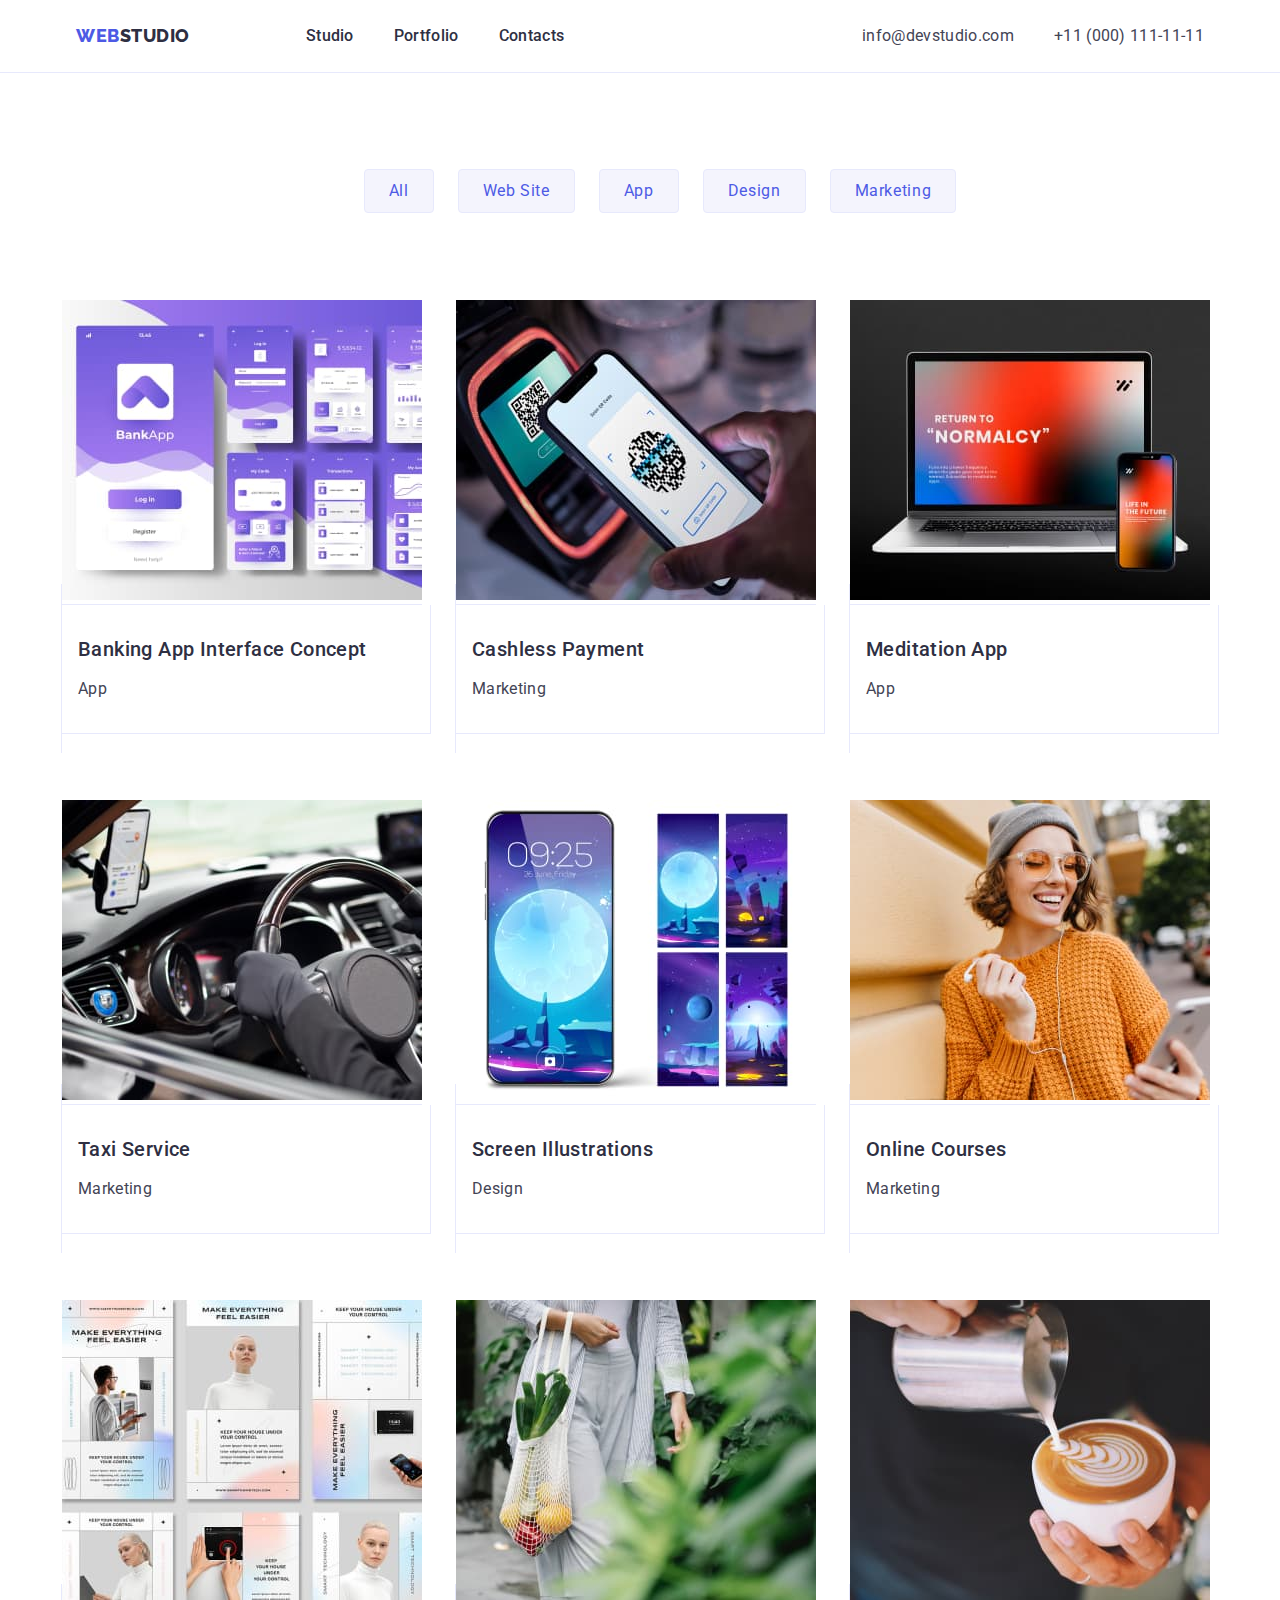
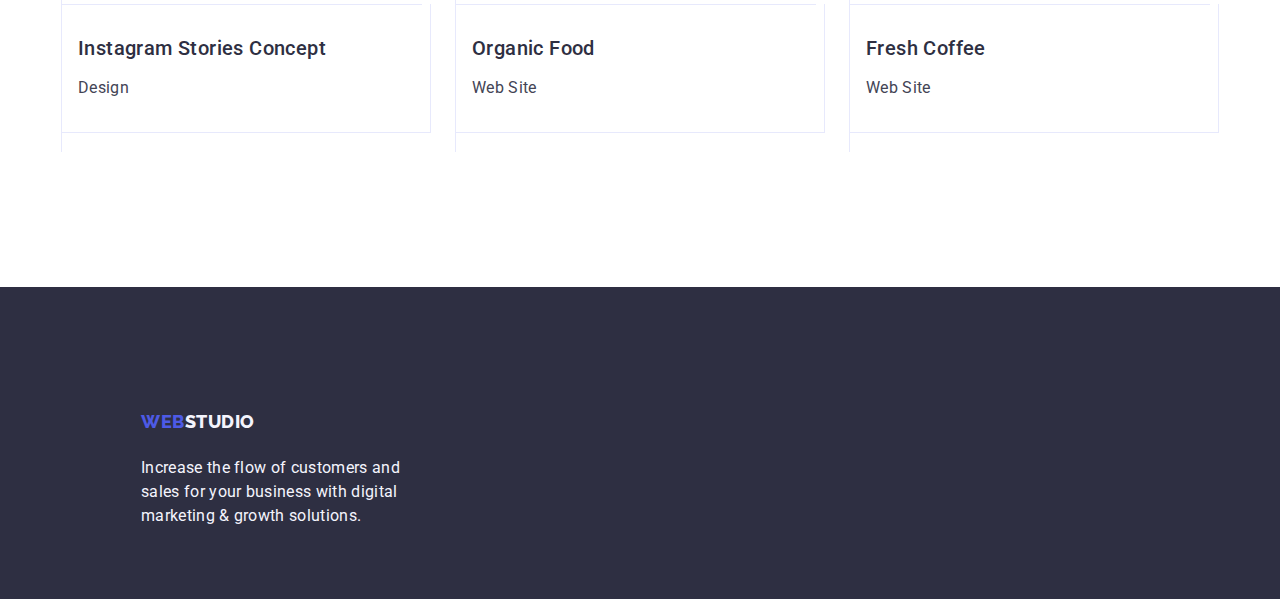
==== commit 34a1ae2c: "Upgarde html and css" ====
--- a/portfolio.html
+++ b/portfolio.html
@@ -51,7 +51,7 @@
     </header>
 
     <main>
-      <section>
+      <section class="portfolio">
         <div class="container">
           <h1 class="hidden-title">Navigation Portfolio</h1>
 
@@ -77,51 +77,59 @@
             <li class="list-link">
               <a class="link-portfolio link" href="#">
                 <img class="img" src="./images/banking-interface.jpg" alt="interface-bank-app" />
-                <h2 class="suptitle-portfolio">Banking App Interface Concept</h2>
-                <p class="text-item">App</p>
+                <div class="application">
+                  <h2 class="suptitle-portfolio">Banking App Interface Concept</h2>
+                  <p class="text-item">App</p>
+                </div>
               </a>
             </li>
             <li class="list-link">
               <a class="link-portfolio link" href="#"
                 ><img class="img" src="./images/cashless-payment.jpg" alt="mobil-payments" />
-                <h2 class="suptitle-portfolio">Cashless Payment</h2>
-                <p class="text-item">Marketing</p>
+                <div class="application">
+                  <h2 class="suptitle-portfolio">Cashless Payment</h2>
+                  <p class="text-item">Marketing</p>
+                </div>
               </a>
             </li>
             <li class="list-link">
               <a class="link-portfolio link" href=""
                 ><img class="img" src="./images/meditation-app.jpg" alt="phone-and-laptop" />
-                <h2 class="suptitle-portfolio">Meditation App</h2>
-                <p class="text-item">App</p>
+                <div class="application">
+                  <h2 class="suptitle-portfolio">Meditation App</h2>
+                  <p class="text-item">App</p>
+                </div>
               </a>
             </li>
             <li class="list-link">
               <a class="link-portfolio link" href=""
                 ><img class="img" src="./images/taxi-service.jpg" alt="car-interior" />
-                <h2 class="suptitle-portfolio">Taxi Service</h2>
-                <p class="text-item">Marketing</p>
+                <div class="application">
+                  <h2 class="suptitle-portfolio">Taxi Service</h2>
+                  <p class="text-item">Marketing</p>
+                </div>
               </a>
             </li>
             <li class="list-link">
-              <a class="link" href=""
+              <a class="link-portfolio link" href=""
                 ><img
-                  class="link-portfolio img"
+                  class="img link"
                   src="./images/screen-illustrations.jpg"
                   alt="screenshot-phone"
                 />
-                <h2 class="suptitle-portfolio">Screen Illustrations</h2>
-                <p class="text-item">Design</p>
+                <div class="application">
+                  <h2 class="suptitle-portfolio">Screen Illustrations</h2>
+                  <p class="text-item">Design</p>
+                </div>
               </a>
             </li>
             <li class="list-link">
-              <a class="link" href=""
-                ><img
-                  class="link-portfolio img"
-                  src="./images/online-courses.jpg"
-                  alt="smiling-girl"
-                />
-                <h2 class="suptitle-portfolio">Online Courses</h2>
-                <p class="text-item">Marketing</p>
+              <a class="link-portfolio link" href=""
+                ><img class="img" src="./images/online-courses.jpg" alt="smiling-girl" />
+                <div class="application">
+                  <h2 class="suptitle-portfolio">Online Courses</h2>
+                  <p class="text-item">Marketing</p>
+                </div>
               </a>
             </li>
             <li class="list-link">
@@ -131,22 +139,28 @@
                   src="./images/instagram-stories-concept.jpg"
                   alt="template-stories"
                 />
-                <h2 class="suptitle-portfolio">Instagram Stories Concept</h2>
-                <p class="text-item">Design</p>
+                <div class="application">
+                  <h2 class="suptitle-portfolio">Instagram Stories Concept</h2>
+                  <p class="text-item">Design</p>
+                </div>
               </a>
             </li>
             <li class="list-link">
               <a class="link-portfolio link" href=""
                 ><img class="img" src="./images/organic-food.jpg" alt="women-with-organic-food" />
-                <h2 class="suptitle-portfolio">Organic Food</h2>
-                <p class="text-item">Web Site</p>
+                <div class="application">
+                  <h2 class="suptitle-portfolio">Organic Food</h2>
+                  <p class="text-item">Web Site</p>
+                </div>
               </a>
             </li>
             <li class="list-link">
               <a class="link-portfolio link" href="">
                 <img class="img" src="./images/fresh-coffee.jpg" alt="coffee" />
-                <h2 class="suptitle-portfolio">Fresh Coffee</h2>
-                <p class="text-item">Web Site</p>
+                <div class="application">
+                  <h2 class="suptitle-portfolio">Fresh Coffee</h2>
+                  <p class="text-item">Web Site</p>
+                </div>
               </a>
             </li>
           </ul>
--- a/css/styles.css
+++ b/css/styles.css
@@ -7,6 +7,7 @@
   --right-part-logo-footer: #f4f4fd;
   --portfolio-btn-text: #4d5ae5;
   --portfolio-btn-background: #f4f4fd;
+  --border-color-btn-portfolio: #e7e9fc;
 }
 
 body {
@@ -16,13 +17,14 @@
 }
 
 .container {
-  margin-top: 0;
+  margin-right: auto;
   margin-left: auto;
-  margin-right: auto;
   width: 1158px;
 }
 
 .list {
+  display: flex;
+  flex-wrap: wrap;
   margin-top: 0;
   margin-bottom: 0;
   list-style: none;
@@ -34,8 +36,14 @@
 
 /* =====HEADER===== */
 
+.main-header {
+  border-bottom: 1px solid #e7e9fc;
+}
+
 .nav-container {
   display: flex;
+  padding-left: 15px;
+  padding-right: 15px;
 }
 
 .menu {
@@ -44,6 +52,9 @@
 
 .logotype {
   font-family: 'Raleway', sans-serif;
+  display: inline-block;
+  padding: 24px 0;
+  margin-right: 76px;
   font-weight: 800;
   font-size: 18px;
   line-height: 1.17;
@@ -58,8 +69,8 @@
 
 .menu-link {
   display: block;
-  margin-top: 24px;
-  margin-bottom: 24px;
+  padding-top: 24px;
+  padding-bottom: 24px;
 
   font-weight: 500;
   font-size: 16px;
@@ -74,7 +85,7 @@
 }
 
 .menu {
-  margin-left: 76px;
+  gap: 40px;
 }
 
 .menu-contacts {
@@ -102,23 +113,24 @@
   color: #404bbf;
 }
 
-/*=====ADRESS=====*/
-
-.menu .menu-item + .menu-item {
-  margin-left: 40px;
-}
+/*=====ADDRESS=====*/
 
 .menu-links {
+  display: flex;
   align-items: center;
-  display: flex;
+  gap: 40px;
+}
+
+.menu-links:last-child {
+  margin-right: 0;
 }
 
 .menu-contacts {
   margin-left: auto;
 }
 
-.menu-links .menu-item + .menu-item {
-  margin-left: 40px;
+.menu-item:last-child {
+  margin-right: 0;
 }
 
 /*=====/ADRESS===== */
@@ -127,8 +139,8 @@
 
 /* =====HERO===== */
 .main-title {
-  margin-top: 0;
-  width: 496px;
+  margin: auto;
+  max-width: 496px;
   margin-bottom: 48px;
 
   font-weight: 700;
@@ -139,27 +151,19 @@
   color: #ffffff;
 }
 
-.section {
-  margin: 120px 0;
-}
-
 .hero {
-  margin-top: 0;
-}
-
-.hero > .container {
+  margin: auto;
   width: 1440px;
   height: 600px;
-  margin-top: 0;
-  margin-bottom: 0;
+  padding: 180px 0 188px;
+  text-align: center;
   background: #2e2f42;
-  text-align: center;
-  padding: 188px 472px;
 }
 
 .modal-button {
-  margin-top: 0;
-  margin-bottom: 0;
+  display: block;
+  border: none;
+  margin: auto;
   border-radius: 4px;
   padding: 16px 32px;
   min-width: 169px;
@@ -168,6 +172,8 @@
   font-size: 16px;
   line-height: 1.5;
   letter-spacing: 0.04em;
+  height: 56px;
+  cursor: pointer;
   background: #4d5ae5;
   color: #ffffff;
 }
@@ -180,6 +186,10 @@
 /* =====/HERO===== */
 /* =====MAIN-CONTAINER===== */
 
+.main-content {
+  margin: auto;
+}
+
 .hidden-title {
   margin-top: 0;
   line-height: 1.2;
@@ -188,17 +198,12 @@
 }
 
 .text-list {
-  margin-left: auto;
   width: 264px;
   height: 104px;
 }
 
-.list {
-  display: flex;
-  flex-wrap: wrap;
-}
-
 .suptitle {
+  text-align: start;
   margin-top: 0;
   margin-bottom: 8px;
   font-weight: 500;
@@ -209,8 +214,8 @@
 }
 
 .text-item {
-  margin-top: 0;
-  margin-bottom: 120px;
+  text-align: start;
+  margin-bottom: 0;
   font-weight: 400;
   font-size: 16px;
   line-height: 1.5;
@@ -230,12 +235,49 @@
   color: var(--main-title-color);
 }
 
+.company-features {
+  padding: 120px 0 120px;
+}
+
+.features-list {
+  display: flex;
+  padding: 0 15px;
+  gap: 24px;
+}
+
+.features-list:last-child {
+  margin-right: 0;
+}
+
+.first-text-list {
+  flex-basis: calc((100% - 72px) / 4);
+}
+
+.specialization-company {
+  padding-bottom: 120px;
+}
+
+.specialization-list {
+  padding: 0 15px;
+  margin: auto;
+  gap: 24px;
+}
+
+.specialization-list:last-child {
+  margin-right: 0;
+}
+
+.first-img-list {
+  flex-basis: calc((100% - 3 * 16px) / 3);
+}
+
 .members-company {
+  padding: 120px 0 120px;
   background-color: #f4f4fd;
 }
 
 .images {
-  margin-bottom: 32px;
+  display: block;
 }
 
 .img-list {
@@ -243,11 +285,18 @@
   width: 360px;
   height: 300px;
   border: 1px solid #e7e9fc;
-  margin-left: auto;
+}
+
+.list-members {
+  padding: 0 15px;
+  gap: 24px;
+}
+
+.list-members:last-child {
+  margin-right: 0;
 }
 
 .list-company-members {
-  margin-left: auto;
   width: 264px;
   height: 380px;
   border-radius: 0px 0px 4px 4px;
@@ -256,19 +305,50 @@
   background-color: #ffffff;
 }
 
-.list-members {
-  padding: 0px 0px 32px;
+.first-company-members {
+  flex-basis: calc((100% - 72px) / 4);
+}
+
+.name-workers {
+  padding: 32px 16px;
+}
+
+.suptitle-name {
+  text-align: center;
+  margin-top: 0;
+  margin-bottom: 8px;
+  font-weight: 500;
+  font-size: 20px;
+  line-height: 1.2;
+  letter-spacing: 0.02em;
+  color: var(--main-title-color);
+}
+
+.profession {
+  text-align: center;
+  margin-bottom: 0;
+  font-weight: 400;
+  font-size: 16px;
+  line-height: 1.5;
+  letter-spacing: 0.02em;
+  color: var(--main-paragraf-color);
 }
 
 /* =====/MAIN-CONTAINER===== */
 /* =====FOOTER===== */
 .right-part-logo-footer {
+  align-items: center;
+  padding: 0px;
+  width: 115px;
+  height: 24px;
+  left: 156px;
+  margin-bottom: 16px;
   color: var(--right-part-logo-footer);
 }
 
 .text-item-footer {
-  margin-top: 17.5px;
-  margin-bottom: 0;
+  margin: 0;
+  max-width: 264px;
   font-weight: 400;
   font-size: 16px;
   line-height: 1.5;
@@ -276,29 +356,31 @@
   color: #f4f4fd;
 }
 
-.footer > .container {
+.footer {
+  margin: auto;
   width: 1440px;
   height: 312px;
-  padding: 100px 1020px 100px 156px;
+  padding: 100px 0;
   background: #2e2f42;
 }
 /* =====/FOOTER===== */
 /* =====PORTFOLIO===== */
 
-.btn-nav {
-  margin-left: 24px;
+.portfolio {
+  padding: 96px 0 120px;
+}
+
+.list-btn {
+  justify-content: center;
+  gap: 24px;
+  margin-bottom: 72px;
 }
 
 .btn-portfolio {
   font-family: 'Roboto', sans-serif;
-  font-style: normal;
-  font-weight: 500;
-  font-size: 16px;
-  line-height: 1.5;
+  padding: 12px 24px;
+  border: 1px solid var(--border-color-btn-portfolio);
   border-radius: 4px;
-  display: flex;
-  align-items: center;
-  text-align: center;
   letter-spacing: 0.04em;
   color: var(--portfolio-btn-text);
   background-color: var(--portfolio-btn-background);
@@ -306,9 +388,10 @@
 
 .btn-portfolio:hover,
 .btn-portfolio:focus {
+  border: 1px solid transparent;
+  cursor: pointer;
   color: #ffffff;
   background-color: #404bbf;
-  cursor: pointer;
 }
 
 .container-btn-portfolio {
@@ -320,26 +403,25 @@
   margin-bottom: 48px;
   width: 360px;
   height: 300px;
-}
-.list-porfolio {
+  border: 1px solid #e7e9fc;
+}
+
+.list-portfolio {
   display: flex;
   flex-wrap: wrap;
-  margin-left: auto;
-  margin-right: auto;
-
-  background-color: tomato;
+  column-gap: 24px;
+  row-gap: 48px;
+  padding: 15px 0;
 }
 
 .list-link {
-  width: 300px;
-}
-
-.list-portfolio .text-item {
-  margin-bottom: 48px;
-}
-
-.link-portfolio {
+  width: calc((100% - 48px) / 3);
+}
+
+.application {
+  padding: 32px 16px;
   border: 1px solid #e7e9fc;
+  border-top: none;
 }
 
 .suptitle-portfolio {
@@ -347,7 +429,7 @@
   margin-bottom: 8px;
   font-weight: 500;
   font-size: 20px;
-  line-height: 24px;
+  line-height: 1.2;
   letter-spacing: 0.02em;
   color: var(--main-title-color);
 }
